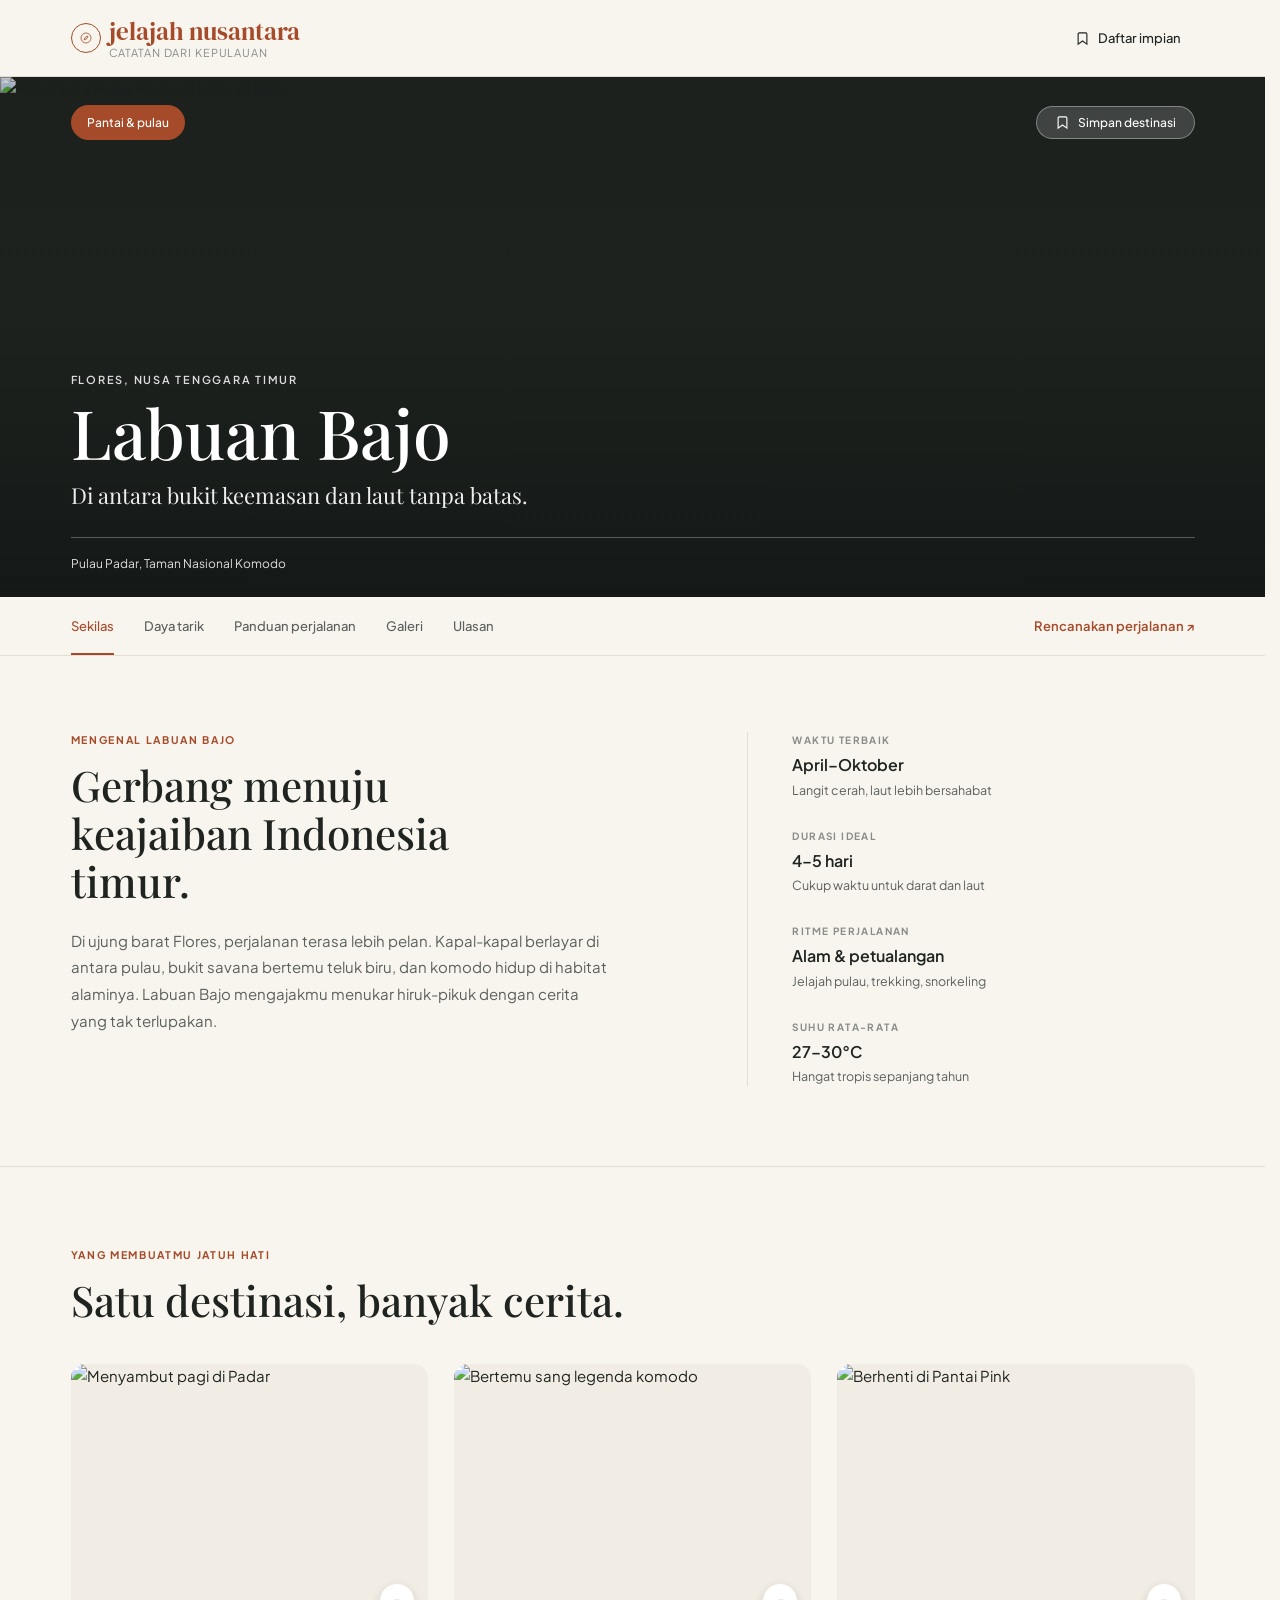
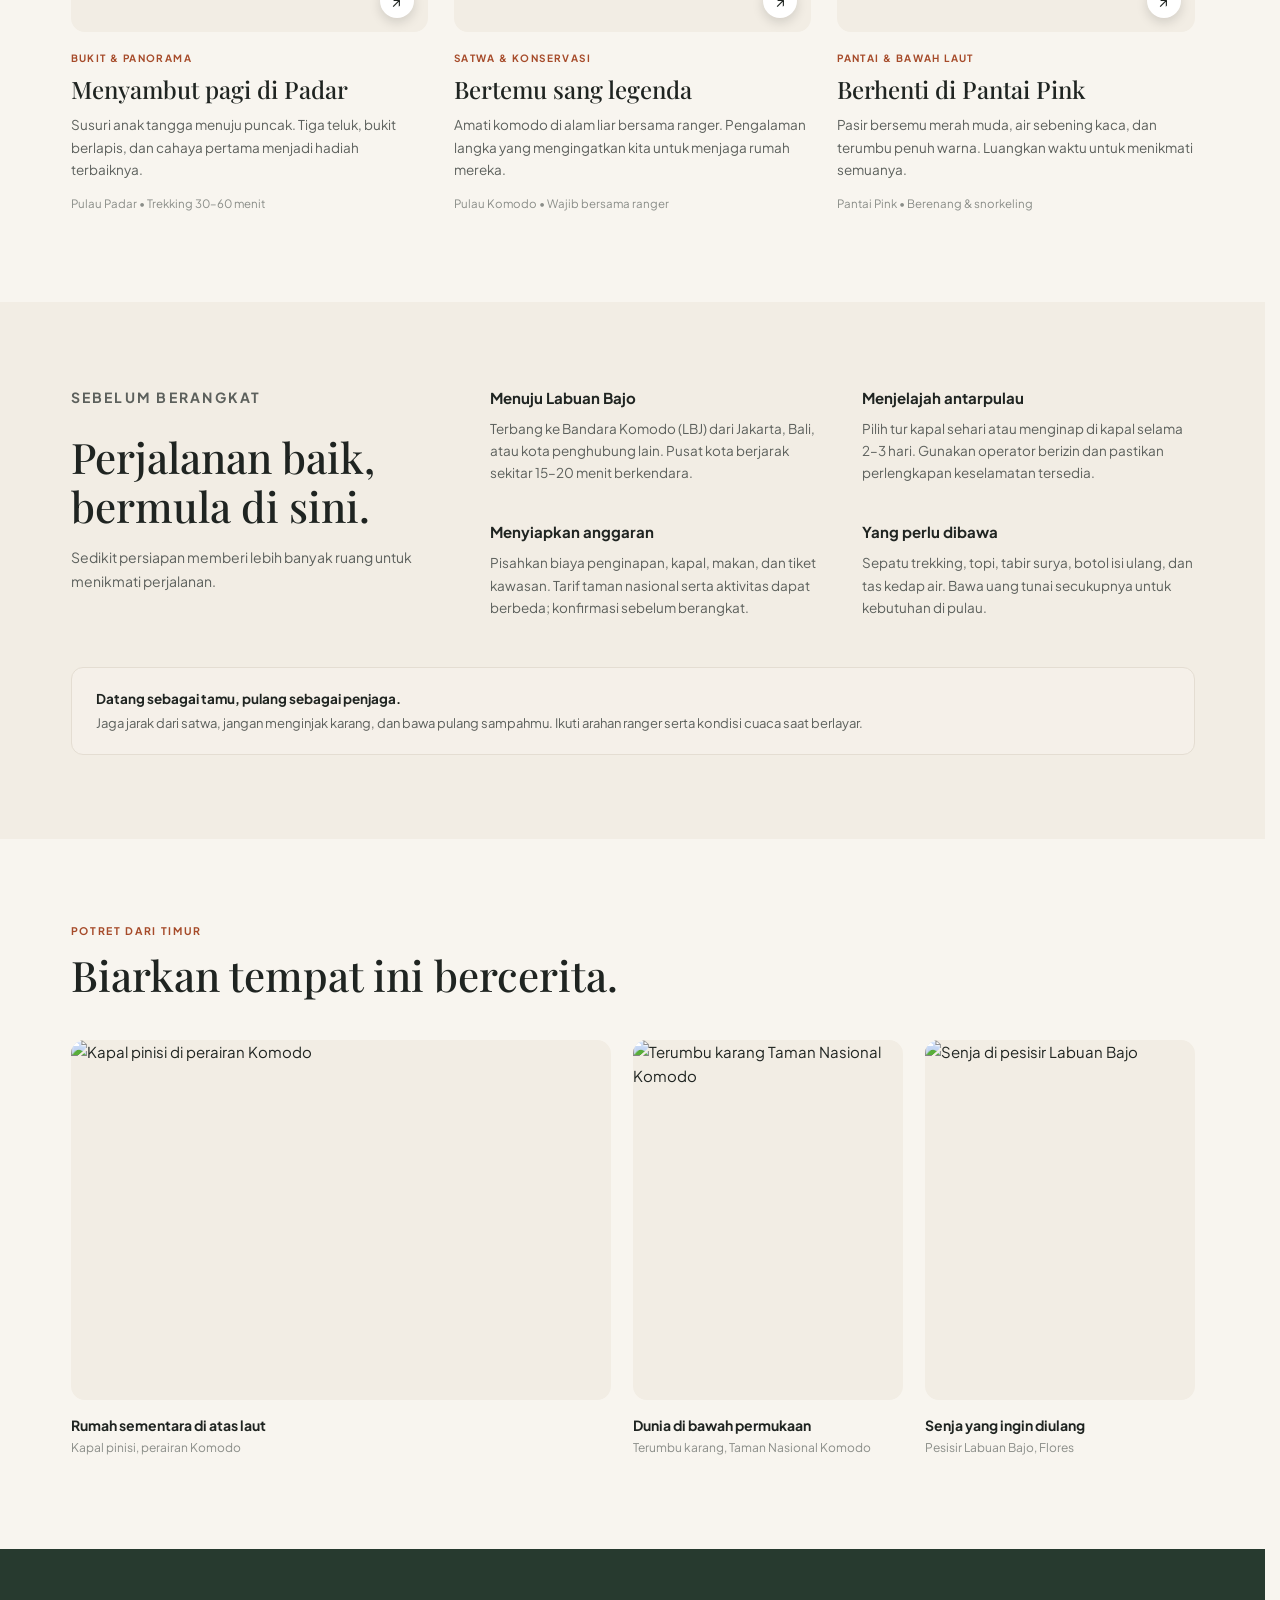
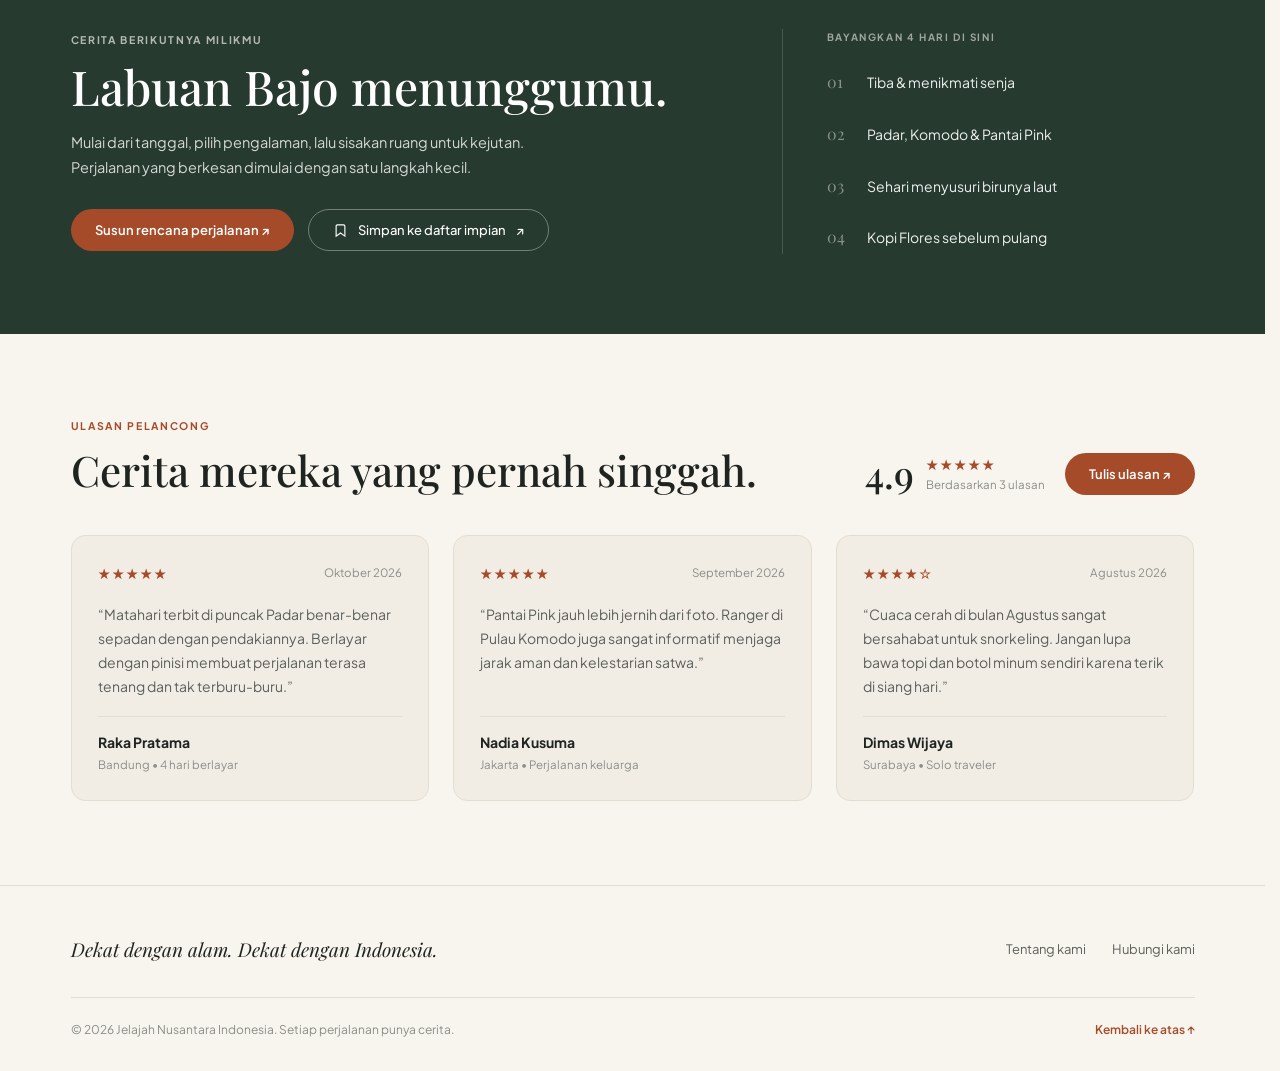
==== index.html @ 21ee7a91 "Add files via upload" ====
<!DOCTYPE html>
<html lang="id">
<head>
  <meta charset="UTF-8">
  <meta name="viewport" content="width=device-width, initial-scale=1.0">
  <title>Labuan Bajo — Jelajah Nusantara Indonesia</title>
  <link rel="preconnect" href="https://fonts.googleapis.com">
  <link rel="preconnect" href="https://fonts.gstatic.com" crossorigin>
  <link href="https://fonts.googleapis.com/css2?family=DM+Serif+Display&family=Playfair+Display:ital,wght@0,400;0,500;0,600;1,400&family=Plus+Jakarta+Sans:wght@400;500;600;700&display=swap" rel="stylesheet">
  <link rel="stylesheet" href="style.css">
</head>
<body id="top">
  <svg width="0" height="0" style="position:absolute" aria-hidden="true"><symbol id="i-bookmark" viewBox="0 0 24 24"><path d="M19 21l-7-5-7 5V5a2 2 0 0 1 2-2h10a2 2 0 0 1 2 2z"/></symbol></svg>

  <header class="site-header">
    <div class="container navbar">
      <a href="#top" class="brand js-scroll">
        <span class="brand-icon" aria-hidden="true">
          <svg width="16" height="16" viewBox="0 0 24 24" fill="none" stroke="currentColor" stroke-width="1.6">
            <circle cx="12" cy="12" r="10"/>
            <path d="M16 8l-2.5 5.5L8 16l2.5-5.5L16 8z"/>
          </svg>
        </span>
        <span class="brand-text">
          <span class="brand-title">jelajah nusantara</span>
          <span class="brand-sub">CATATAN DARI KEPULAUAN</span>
        </span>
      </a>

      <button type="button" class="nav-wishlist-btn" id="navWishlistBtn">
        <svg class="icon" aria-hidden="true"><use href="#i-bookmark"/></svg>
        <span>Daftar impian</span>
        <span class="wishlist-count is-empty" id="wishlistCount">0</span>
      </button>
    </div>
  </header>

  <section class="hero-section">
    <img src="images/hero-padar.jpg" alt="Panorama Pulau Padar di Labuan Bajo" class="hero-img">
    <div class="hero-overlay">
      <div class="container hero-inner">
        <div class="hero-top-row">
          <span class="hero-badge">
            Pantai &amp; pulau
          </span>

          <button type="button" class="hero-save-btn" id="heroSaveBtn">
            <svg class="icon" aria-hidden="true"><use href="#i-bookmark"/></svg>
            <span class="save-label">Simpan destinasi</span>
          </button>
        </div>

        <div class="hero-bottom-content">
          <p class="hero-eyebrow">FLORES, NUSA TENGGARA TIMUR</p>
          <h1 class="hero-title">Labuan Bajo</h1>
          <p class="hero-subtitle">Di antara bukit keemasan dan laut tanpa batas.</p>

          <div class="hero-meta-bar">
            <span class="hero-location">
              Pulau Padar, Taman Nasional Komodo
            </span>
          </div>
        </div>
      </div>
    </div>
  </section>

  <div class="subnav-wrapper">
    <div class="container subnav">
      <div class="subnav-tabs">
        <a href="#sekilas" class="subnav-link is-active js-scroll">Sekilas</a>
        <a href="#daya-tarik" class="subnav-link js-scroll">Daya tarik</a>
        <a href="#panduan" class="subnav-link js-scroll">Panduan perjalanan</a>
        <a href="#galeri" class="subnav-link js-scroll">Galeri</a>
        <a href="#ulasan" class="subnav-link js-scroll">Ulasan</a>
      </div>
      <button type="button" class="subnav-cta js-open-planner">
        Rencanakan perjalanan &#8599;
      </button>
    </div>
  </div>

  <section id="sekilas" class="sekilas-section">
    <div class="container sekilas-grid">
      <div class="sekilas-intro">
        <p class="eyebrow">MENGENAL LABUAN BAJO</p>
        <h2 class="section-heading">Gerbang menuju keajaiban Indonesia timur.</h2>
        <p class="sekilas-text">
          Di ujung barat Flores, perjalanan terasa lebih pelan. Kapal-kapal berlayar di antara pulau, bukit savana bertemu teluk biru, dan komodo hidup di habitat alaminya. Labuan Bajo mengajakmu menukar hiruk-pikuk dengan cerita yang tak terlupakan.
        </p>
      </div>

      <div class="sekilas-facts">
        <div class="fact-item">
          <div>
            <p class="fact-label">WAKTU TERBAIK</p>
            <p class="fact-value">April&ndash;Oktober</p>
            <p class="fact-note">Langit cerah, laut lebih bersahabat</p>
          </div>
        </div>

        <div class="fact-item">
          <div>
            <p class="fact-label">DURASI IDEAL</p>
            <p class="fact-value">4&ndash;5 hari</p>
            <p class="fact-note">Cukup waktu untuk darat dan laut</p>
          </div>
        </div>

        <div class="fact-item">
          <div>
            <p class="fact-label">RITME PERJALANAN</p>
            <p class="fact-value">Alam &amp; petualangan</p>
            <p class="fact-note">Jelajah pulau, trekking, snorkeling</p>
          </div>
        </div>
        <div class="fact-item">
          <div>
            <p class="fact-label">SUHU RATA-RATA</p>
            <p class="fact-value">27&ndash;30&deg;C</p>
            <p class="fact-note">Hangat tropis sepanjang tahun</p>
          </div>
        </div>
      </div>
    </div>
  </section>

  <section id="daya-tarik" class="daya-tarik-section">
    <div class="container">
      <div class="section-header-split">
        <div>
          <p class="eyebrow">YANG MEMBUATMU JATUH HATI</p>
          <h2 class="section-heading">Satu destinasi, banyak cerita.</h2>
        </div>
      </div>

      <div class="cards-grid">
        <article class="story-card" data-story="padar">
          <div class="story-card-media">
            <img src="images/padar.jpg" alt="Menyambut pagi di Padar">
            <span class="card-arrow-btn" aria-hidden="true">&#8599;</span>
          </div>
          <p class="card-eyebrow">BUKIT &amp; PANORAMA</p>
          <h3 class="card-title">Menyambut pagi di Padar</h3>
          <p class="card-desc">
            Susuri anak tangga menuju puncak. Tiga teluk, bukit berlapis, dan cahaya pertama menjadi hadiah terbaiknya.
          </p>
          <p class="card-meta">Pulau Padar &bull; Trekking 30&ndash;60 menit</p>
        </article>

        <article class="story-card" data-story="komodo">
          <div class="story-card-media">
            <img src="images/komodo.jpg" alt="Bertemu sang legenda komodo">
            <span class="card-arrow-btn" aria-hidden="true">&#8599;</span>
          </div>
          <p class="card-eyebrow">SATWA &amp; KONSERVASI</p>
          <h3 class="card-title">Bertemu sang legenda</h3>
          <p class="card-desc">
            Amati komodo di alam liar bersama ranger. Pengalaman langka yang mengingatkan kita untuk menjaga rumah mereka.
          </p>
          <p class="card-meta">Pulau Komodo &bull; Wajib bersama ranger</p>
        </article>

        <article class="story-card" data-story="pink">
          <div class="story-card-media">
            <img src="images/pantai-pink.jpg" alt="Berhenti di Pantai Pink">
            <span class="card-arrow-btn" aria-hidden="true">&#8599;</span>
          </div>
          <p class="card-eyebrow">PANTAI &amp; BAWAH LAUT</p>
          <h3 class="card-title">Berhenti di Pantai Pink</h3>
          <p class="card-desc">
            Pasir bersemu merah muda, air sebening kaca, dan terumbu penuh warna. Luangkan waktu untuk menikmati semuanya.
          </p>
          <p class="card-meta">Pantai Pink &bull; Berenang &amp; snorkeling</p>
        </article>
      </div>
    </div>
  </section>

  <section id="panduan" class="panduan-section">
    <div class="container">
      <div class="panduan-layout">
        <div class="panduan-intro">
          <p class="eyebrow">SEBELUM BERANGKAT</p>
          <h2 class="section-heading">Perjalanan baik, bermula di sini.</h2>
          <p>
            Sedikit persiapan memberi lebih banyak ruang untuk menikmati perjalanan.
          </p>
        </div>

        <div class="panduan-grid">
          <div class="guide-item">
            <h3 class="guide-item-title">Menuju Labuan Bajo</h3>
            <p class="guide-item-text">
              Terbang ke Bandara Komodo (LBJ) dari Jakarta, Bali, atau kota penghubung lain. Pusat kota berjarak sekitar 15&ndash;20 menit berkendara.
            </p>
          </div>

          <div class="guide-item">
            <h3 class="guide-item-title">Menjelajah antarpulau</h3>
            <p class="guide-item-text">
              Pilih tur kapal sehari atau menginap di kapal selama 2&ndash;3 hari. Gunakan operator berizin dan pastikan perlengkapan keselamatan tersedia.
            </p>
          </div>

          <div class="guide-item">
            <h3 class="guide-item-title">Menyiapkan anggaran</h3>
            <p class="guide-item-text">
              Pisahkan biaya penginapan, kapal, makan, dan tiket kawasan. Tarif taman nasional serta aktivitas dapat berbeda; konfirmasi sebelum berangkat.
            </p>
          </div>

          <div class="guide-item">
            <h3 class="guide-item-title">Yang perlu dibawa</h3>
            <p class="guide-item-text">
              Sepatu trekking, topi, tabir surya, botol isi ulang, dan tas kedap air. Bawa uang tunai secukupnya untuk kebutuhan di pulau.
            </p>
          </div>
        </div>
      </div>

      <div class="conservation-banner">
        <div>
          <p class="conservation-title">Datang sebagai tamu, pulang sebagai penjaga.</p>
          <p class="conservation-desc">
            Jaga jarak dari satwa, jangan menginjak karang, dan bawa pulang sampahmu. Ikuti arahan ranger serta kondisi cuaca saat berlayar.
          </p>
        </div>
      </div>
    </div>
  </section>

  <section id="galeri" class="galeri-section">
    <div class="container">
      <div class="section-header-split">
        <div>
          <p class="eyebrow">POTRET DARI TIMUR</p>
          <h2 class="section-heading">Biarkan tempat ini bercerita.</h2>
        </div>
      </div>

      <div class="galeri-grid">
        <figure class="gallery-item">
          <div class="gallery-photo-wrap">
            <img src="images/pinisi.jpg" alt="Kapal pinisi di perairan Komodo">
          </div>
          <figcaption>
            <p class="gallery-caption-title">Rumah sementara di atas laut</p>
            <p class="gallery-caption-sub">Kapal pinisi, perairan Komodo</p>
          </figcaption>
        </figure>

        <figure class="gallery-item">
          <div class="gallery-photo-wrap">
            <img src="images/terumbu-karang.jpg" alt="Terumbu karang Taman Nasional Komodo">
          </div>
          <figcaption>
            <p class="gallery-caption-title">Dunia di bawah permukaan</p>
            <p class="gallery-caption-sub">Terumbu karang, Taman Nasional Komodo</p>
          </figcaption>
        </figure>

        <figure class="gallery-item">
          <div class="gallery-photo-wrap">
            <img src="images/senja-labuan-bajo.jpg" alt="Senja di pesisir Labuan Bajo">
          </div>
          <figcaption>
            <p class="gallery-caption-title">Senja yang ingin diulang</p>
            <p class="gallery-caption-sub">Pesisir Labuan Bajo, Flores</p>
          </figcaption>
        </figure>
      </div>
    </div>
  </section>

  <section class="cta-band">
    <div class="container cta-grid">
      <div>
        <p class="cta-eyebrow">CERITA BERIKUTNYA MILIKMU</p>
        <h2 class="cta-heading">Labuan Bajo menunggumu.</h2>
        <p class="cta-desc">
          Mulai dari tanggal, pilih pengalaman, lalu sisakan ruang untuk kejutan. Perjalanan yang berkesan dimulai dengan satu langkah kecil.
        </p>
        <div class="cta-actions">
          <button type="button" class="btn-terracotta js-open-planner">
            Susun rencana perjalanan &#8599;
          </button>
          <button type="button" class="btn-outline-light" id="ctaSaveBtn">
            <svg class="icon" aria-hidden="true"><use href="#i-bookmark"/></svg>
            <span class="save-label">Simpan ke daftar impian</span> &#8599;
          </button>
        </div>
      </div>

      <div class="itinerary-preview">
        <p class="itinerary-preview-label">BAYANGKAN 4 HARI DI SINI</p>
        <ol class="day-list">
          <li><span class="day-num">01</span><span>Tiba &amp; menikmati senja</span></li>
          <li><span class="day-num">02</span><span>Padar, Komodo &amp; Pantai Pink</span></li>
          <li><span class="day-num">03</span><span>Sehari menyusuri birunya laut</span></li>
          <li><span class="day-num">04</span><span>Kopi Flores sebelum pulang</span></li>
        </ol>
      </div>
    </div>
  </section>

  <section id="ulasan" class="review-section">
    <div class="container">
      <div class="section-header-split">
        <div>
          <p class="eyebrow">ULASAN PELANCONG</p>
          <h2 class="section-heading">Cerita mereka yang pernah singgah.</h2>
        </div>
        <div class="review-summary-bar">
          <div class="review-score-box">
            <span class="review-score-num" id="avgRating">4.9</span>
            <div>
              <p class="review-stars" aria-label="4.9 dari 5 bintang">&#9733;&#9733;&#9733;&#9733;&#9733;</p>
              <p class="card-meta" id="reviewCountText">Berdasarkan 3 ulasan</p>
            </div>
          </div>
          <button type="button" class="btn-terracotta" id="openReviewModalBtn">Tulis ulasan &#8599;</button>
        </div>
      </div>

      <div class="review-grid" id="reviewGrid">
        <article class="review-card">
          <div class="review-card-top">
            <span class="review-stars">&#9733;&#9733;&#9733;&#9733;&#9733;</span>
            <span class="card-meta">Oktober 2026</span>
          </div>
          <p class="review-quote">
            &ldquo;Matahari terbit di puncak Padar benar-benar sepadan dengan pendakiannya. Berlayar dengan pinisi membuat perjalanan terasa tenang dan tak terburu-buru.&rdquo;
          </p>
          <div class="review-author">
            <strong>Raka Pratama</strong>
            <span class="card-meta">Bandung &bull; 4 hari berlayar</span>
          </div>
        </article>

        <article class="review-card">
          <div class="review-card-top">
            <span class="review-stars">&#9733;&#9733;&#9733;&#9733;&#9733;</span>
            <span class="card-meta">September 2026</span>
          </div>
          <p class="review-quote">
            &ldquo;Pantai Pink jauh lebih jernih dari foto. Ranger di Pulau Komodo juga sangat informatif menjaga jarak aman dan kelestarian satwa.&rdquo;
          </p>
          <div class="review-author">
            <strong>Nadia Kusuma</strong>
            <span class="card-meta">Jakarta &bull; Perjalanan keluarga</span>
          </div>
        </article>

        <article class="review-card">
          <div class="review-card-top">
            <span class="review-stars">&#9733;&#9733;&#9733;&#9733;&#9734;</span>
            <span class="card-meta">Agustus 2026</span>
          </div>
          <p class="review-quote">
            &ldquo;Cuaca cerah di bulan Agustus sangat bersahabat untuk snorkeling. Jangan lupa bawa topi dan botol minum sendiri karena terik di siang hari.&rdquo;
          </p>
          <div class="review-author">
            <strong>Dimas Wijaya</strong>
            <span class="card-meta">Surabaya &bull; Solo traveler</span>
          </div>
        </article>
      </div>
    </div>
  </section>

  <footer class="site-footer">
    <div class="container">
      <div class="footer-top">
        <p class="footer-tagline">Dekat dengan alam. Dekat dengan Indonesia.</p>

        <div class="footer-links">
          <button type="button" class="js-open-info" data-title="Tentang Jelajah Nusantara" data-text="Jelajah Nusantara Indonesia menyajikan panduan perjalanan terkurasi untuk mengenal keindahan alam, budaya, dan konservasi di seluruh kepulauan Indonesia.">Tentang kami</button>
          <button type="button" class="js-open-info" data-title="Hubungi Kami" data-text="Punya pertanyaan seputar rute, operator kapal berizin, atau rekomendasi destinasi? Hubungi tim editorial kami melalui halo@jelajahnusantara.id.">Hubungi kami</button>
        </div>
      </div>

      <div class="footer-bottom">
        <p>&copy; 2026 Jelajah Nusantara Indonesia. Setiap perjalanan punya cerita.</p>
        <a href="#top" class="back-to-top js-scroll">Kembali ke atas &uarr;</a>
      </div>
    </div>
  </footer>

  <div class="modal-backdrop" id="storyModal" role="dialog" aria-modal="true" aria-labelledby="storyModalTitle">
    <div class="modal-box">
      <button type="button" class="modal-close" aria-label="Tutup">&times;</button>
      <img src="" alt="" class="modal-img" id="storyModalImg">
      <p class="eyebrow" id="storyModalEyebrow"></p>
      <h3 class="modal-title" id="storyModalTitle"></h3>
      <p class="modal-body-text" id="storyModalDesc"></p>
      <p class="card-meta" id="storyModalMeta"></p>
    </div>
  </div>

  <div class="modal-backdrop" id="plannerModal" role="dialog" aria-modal="true" aria-labelledby="plannerTitle">
    <div class="modal-box">
      <button type="button" class="modal-close" aria-label="Tutup">&times;</button>
      <p class="eyebrow">PERENCANAAN SINGKAT</p>
      <h3 class="modal-title" id="plannerTitle">Susun Rencana ke Labuan Bajo</h3>
      <form class="planner-form" id="plannerForm">
        <div class="form-row">
          <div class="form-group">
            <label for="planDate">Perkiraan Tanggal</label>
            <input type="date" id="planDate">
          </div>
          <div class="form-group">
            <label for="planDays">Durasi Perjalanan</label>
            <select id="planDays">
              <option value="3 Hari 2 Malam">3 Hari 2 Malam</option>
              <option value="4 Hari 3 Malam" selected>4 Hari 3 Malam (Ideal)</option>
              <option value="5 Hari 4 Malam">5 Hari 4 Malam</option>
            </select>
          </div>
        </div>
        <div class="form-group">
          <label for="planFocus">Pengalaman Utama</label>
          <select id="planFocus">
            <option value="Sailing Pinisi + Padar & Komodo">Sailing Pinisi + Padar &amp; Komodo</option>
            <option value="Snorkeling & Pantai Pink">Snorkeling &amp; Pantai Pink</option>
            <option value="Eksplorasi Santai & Kopi Flores">Eksplorasi Santai &amp; Kopi Flores</option>
          </select>
        </div>
        <button type="submit" class="btn-terracotta" style="justify-content:center;">
          Buat Ringkasan Rencana
        </button>
      </form>
      <div class="planner-result" id="plannerResult"></div>
    </div>
  </div>

  <div class="modal-backdrop" id="wishlistModal" role="dialog" aria-modal="true" aria-labelledby="wishlistTitle">
    <div class="modal-box">
      <button type="button" class="modal-close" aria-label="Tutup">&times;</button>
      <p class="eyebrow">KOLEKSI PRIBADI</p>
      <h3 class="modal-title" id="wishlistTitle">Daftar Impian</h3>
      <div id="wishlistModalBody"></div>
    </div>
  </div>

  <div class="modal-backdrop" id="infoModal" role="dialog" aria-modal="true" aria-labelledby="infoModalTitle">
    <div class="modal-box">
      <button type="button" class="modal-close" aria-label="Tutup">&times;</button>
      <p class="eyebrow">JELAJAH NUSANTARA</p>
      <h3 class="modal-title" id="infoModalTitle"></h3>
      <p class="modal-body-text" id="infoModalText"></p>
    </div>
  </div>

  <div class="modal-backdrop" id="reviewModal" role="dialog" aria-modal="true" aria-labelledby="reviewTitle">
    <div class="modal-box">
      <button type="button" class="modal-close" aria-label="Tutup">&times;</button>
      <p class="eyebrow">BAGIKAN PENGALAMANMU</p>
      <h3 class="modal-title" id="reviewTitle">Tulis Ulasan Labuan Bajo</h3>
      <form class="planner-form" id="reviewForm">
        <div class="form-row">
          <div class="form-group">
            <label for="revName">Nama Lengkap</label>
            <input type="text" id="revName" placeholder="Contoh: Sinta Dewi" required>
          </div>
          <div class="form-group">
            <label for="revOrigin">Asal Kota / Tipe Trip</label>
            <input type="text" id="revOrigin" placeholder="Contoh: Yogyakarta • 4 hari" required>
          </div>
        </div>
        <div class="form-group">
          <label for="revRating">Penilaian</label>
          <select id="revRating">
            <option value="5">5 Bintang — Luar biasa</option>
            <option value="4">4 Bintang — Sangat berkesan</option>
            <option value="3">3 Bintang — Cukup baik</option>
          </select>
        </div>
        <div class="form-group">
          <label for="revText">Cerita Singkat</label>
          <textarea id="revText" rows="3" placeholder="Bagikan momen terbaikmu selama di Labuan Bajo..." required></textarea>
        </div>
        <button type="submit" class="btn-terracotta" style="justify-content:center;">Kirim Ulasan</button>
      </form>
    </div>
  </div>

  <div class="toast-msg" id="toastMsg" role="status" aria-live="polite"></div>

  <script src="https://code.jquery.com/jquery-4.0.0.min.js"></script>
  <script src="script.js"></script>
</body>
</html>
---- style.css ----
:root {
  --bg-cream: #f8f5ef;
  --bg-sand: #f2ede4;
  --bg-forest: #273a2f;
  --terracotta: #a64b2a;
  --terracotta-hover: #8b3d21;
  --text-main: #1f2421;
  --text-muted: #5c605c;
  --text-light: #8a8d88;
  --border-soft: #e4ddd2;
  --white: #ffffff;
  --font-serif: 'Playfair Display', Georgia, serif;
  --font-sans: 'Plus Jakarta Sans', -apple-system, BlinkMacSystemFont, 'Segoe UI', sans-serif;
  --container-max: 1180px;
  --transition: 0.25s cubic-bezier(0.22, 1, 0.36, 1);
}

*,
*::before,
*::after {
  box-sizing: border-box;
  margin: 0;
  padding: 0;
}

html {
  scroll-behavior: smooth;
  scroll-padding-top: 64px; /* kompensasi subnav sticky saat lompat ke anchor */
  scrollbar-gutter: stable; /* cegah halaman bergeser saat scroll dikunci */
}

body {
  font-family: var(--font-sans);
  background-color: var(--bg-cream);
  color: var(--text-main);
  line-height: 1.6;
  font-size: 15px;
  -webkit-font-smoothing: antialiased;
  overflow-x: hidden;
}

/* kunci scroll halaman saat ada modal terbuka */
body:has(.modal-backdrop.is-open) {
  overflow: hidden;
}

a {
  color: inherit;
  text-decoration: none;
}

button {
  font-family: inherit;
  cursor: pointer;
  border: none;
  background: none;
}

img {
  display: block;
  max-width: 100%;
}

.icon {
  width: 15px;
  height: 15px;
  flex-shrink: 0;
  fill: none;
  stroke: currentColor;
  stroke-width: 1.8;
}

.is-saved .icon {
  fill: currentColor;
}

.container {
  width: 100%;
  max-width: var(--container-max);
  margin: 0 auto;
  padding: 0 28px;
}

.site-header {
  background-color: var(--bg-cream);
  border-bottom: 1px solid var(--border-soft);
}

.navbar {
  display: flex;
  align-items: center;
  justify-content: space-between;
  height: 76px;
  gap: 20px;
}

.brand {
  display: inline-flex;
  align-items: center;
  gap: 8px;
}

/* Lingkaran dengan ikon kompas */
.brand-icon {
  width: 30px;
  height: 30px;
  border: 1px solid var(--terracotta);
  border-radius: 50%;
  display: grid;
  place-items: center;
  color: var(--terracotta);
  flex-shrink: 0;
}

.brand-icon svg {
  width: 12px;
  height: 12px;
}

.brand-text {
  display: flex;
  flex-direction: column;
  line-height: 1;
}

.brand-title {
  font-family: 'DM Serif Display', Georgia, serif;
  font-size: 25px;
  font-weight: 400;
  color: var(--terracotta);
}

.brand-sub {
  font-size: 11px;
  font-weight: 400;
  letter-spacing: 0.08em;
  color: var(--text-light);
  margin-top: 3px;
}

.nav-wishlist-btn {
  display: inline-flex;
  align-items: center;
  gap: 8px;
  font-size: 13px;
  font-weight: 500;
  color: var(--text-main);
  padding: 8px 14px;
  border-radius: 999px;
  transition: background-color var(--transition), color var(--transition);
}

.nav-wishlist-btn:hover {
  background-color: var(--bg-sand);
}

.wishlist-count {
  display: inline-flex;
  align-items: center;
  justify-content: center;
  min-width: 18px;
  height: 18px;
  padding: 0 5px;
  border-radius: 999px;
  background-color: var(--terracotta);
  color: var(--white);
  font-size: 10px;
  font-weight: 700;
}

.wishlist-count.is-empty {
  display: none;
}

.hero-section {
  position: relative;
  width: 100%;
  height: 520px;
  overflow: hidden;
  background-color: #1f2421;
}

.hero-img {
  width: 100%;
  height: 100%;
  object-fit: cover;
  object-position: center;
}

.hero-overlay {
  position: absolute;
  inset: 0;
  background: linear-gradient(
    to bottom,
    rgba(16, 20, 18, 0.22) 0%,
    rgba(16, 20, 18, 0.14) 45%,
    rgba(16, 20, 18, 0.72) 100%
  );
  display: flex;
  flex-direction: column;
  justify-content: space-between;
  padding: 28px 0 24px;
}

.hero-inner {
  height: 100%;
  display: flex;
  flex-direction: column;
  justify-content: space-between;
}

.hero-top-row {
  display: flex;
  align-items: center;
  justify-content: space-between;
  gap: 16px;
}

.hero-badge {
  display: inline-flex;
  align-items: center;
  gap: 8px;
  padding: 8px 16px;
  border-radius: 999px;
  background-color: var(--terracotta);
  color: var(--white);
  font-size: 12px;
  font-weight: 500;
}

.hero-save-btn {
  display: inline-flex;
  align-items: center;
  gap: 8px;
  padding: 8px 18px;
  border-radius: 999px;
  background: rgba(255, 255, 255, 0.16);
  backdrop-filter: blur(8px);
  -webkit-backdrop-filter: blur(8px);
  border: 1px solid rgba(255, 255, 255, 0.35);
  color: var(--white);
  font-size: 12px;
  font-weight: 500;
  transition: background-color var(--transition), transform var(--transition);
}

.hero-save-btn:hover {
  background: rgba(255, 255, 255, 0.28);
}

.hero-save-btn.is-saved {
  background-color: var(--terracotta);
  border-color: var(--terracotta);
}

.hero-bottom-content {
  color: var(--white);
}

.hero-eyebrow {
  font-size: 11px;
  font-weight: 600;
  letter-spacing: 0.16em;
  text-transform: uppercase;
  color: rgba(255, 255, 255, 0.85);
  margin-bottom: 8px;
}

.hero-title {
  font-family: var(--font-serif);
  font-size: clamp(44px, 6vw, 68px);
  font-weight: 500;
  line-height: 1.05;
  margin-bottom: 10px;
}

.hero-subtitle {
  font-family: var(--font-serif);
  font-size: clamp(18px, 2.2vw, 22px);
  font-weight: 400;
  color: rgba(255, 255, 255, 0.92);
  margin-bottom: 24px;
}

.hero-meta-bar {
  display: flex;
  align-items: center;
  justify-content: space-between;
  gap: 16px;
  padding-top: 16px;
  border-top: 1px solid rgba(255, 255, 255, 0.28);
  font-size: 12px;
  color: rgba(255, 255, 255, 0.86);
}

.hero-location {
  display: inline-flex;
  align-items: center;
  gap: 8px;
}

.subnav-wrapper {
  position: sticky;
  top: 0;
  z-index: 40;
  background-color: var(--bg-cream);
  border-bottom: 1px solid var(--border-soft);
}

.subnav {
  display: flex;
  align-items: center;
  justify-content: space-between;
  gap: 20px;
  height: 58px;
}

.subnav-tabs {
  display: flex;
  align-items: center;
  gap: 30px;
  height: 100%;
  overflow-x: auto;
  scrollbar-width: none;
}

.subnav-tabs::-webkit-scrollbar {
  display: none;
}

.subnav-link {
  position: relative;
  display: inline-flex;
  align-items: center;
  height: 100%;
  font-size: 13px;
  font-weight: 500;
  color: var(--text-muted);
  white-space: nowrap;
  transition: color var(--transition);
}

.subnav-link:hover,
.subnav-link.is-active {
  color: var(--terracotta);
}

.subnav-link.is-active::after {
  content: '';
  position: absolute;
  left: 0;
  right: 0;
  bottom: 0;
  height: 2px;
  background-color: var(--terracotta);
}

.subnav-cta {
  display: inline-flex;
  align-items: center;
  gap: 6px;
  font-size: 13px;
  font-weight: 600;
  color: var(--terracotta);
  white-space: nowrap;
  transition: opacity var(--transition);
}

.subnav-cta:hover {
  opacity: 0.78;
}

.eyebrow {
  font-size: 10.5px;
  font-weight: 700;
  letter-spacing: 0.16em;
  text-transform: uppercase;
  color: var(--terracotta);
  margin-bottom: 12px;
}

.section-heading {
  font-family: var(--font-serif);
  font-size: clamp(30px, 3.6vw, 42px);
  font-weight: 500;
  line-height: 1.15;
  color: var(--text-main);
}

.sekilas-section {
  padding: 76px 0 80px;
  border-bottom: 1px solid var(--border-soft);
}

.sekilas-grid {
  display: grid;
  grid-template-columns: 1.25fr 0.9fr;
  gap: 56px;
  align-items: start;
}

.sekilas-intro .section-heading {
  margin-bottom: 22px;
  max-width: 480px;
}

.sekilas-text {
  font-size: 15px;
  line-height: 1.78;
  color: var(--text-muted);
  max-width: 540px;
}

.sekilas-facts {
  border-left: 1px solid var(--border-soft);
  padding-left: 44px;
  display: flex;
  flex-direction: column;
  gap: 28px;
}

.fact-label {
  font-size: 10px;
  font-weight: 700;
  letter-spacing: 0.14em;
  text-transform: uppercase;
  color: var(--text-light);
  margin-bottom: 4px;
}

.fact-value {
  font-size: 16px;
  font-weight: 600;
  color: var(--text-main);
  margin-bottom: 2px;
}

.fact-note {
  font-size: 12.5px;
  color: var(--text-muted);
}

.daya-tarik-section {
  padding: 80px 0 88px;
}

.section-header-split {
  display: flex;
  align-items: flex-end;
  justify-content: space-between;
  gap: 24px;
  margin-bottom: 40px;
}

.cards-grid {
  display: grid;
  grid-template-columns: repeat(3, 1fr);
  gap: 26px;
}

.story-card {
  cursor: pointer;
  display: flex;
  flex-direction: column;
}

.story-card-media {
  position: relative;
  border-radius: 14px;
  overflow: hidden;
  aspect-ratio: 4 / 3;
  margin-bottom: 18px;
  background-color: var(--bg-sand);
}

.story-card-media img {
  width: 100%;
  height: 100%;
  object-fit: cover;
  transition: transform 0.5s cubic-bezier(0.22, 1, 0.36, 1);
}

.story-card:hover .story-card-media img {
  transform: scale(1.04);
}

.card-arrow-btn {
  position: absolute;
  right: 14px;
  bottom: 14px;
  width: 34px;
  height: 34px;
  border-radius: 50%;
  background-color: var(--white);
  color: var(--text-main);
  display: flex;
  align-items: center;
  justify-content: center;
  box-shadow: 0 4px 12px rgba(0, 0, 0, 0.14);
  transition: transform var(--transition), background-color var(--transition), color var(--transition);
}

.story-card:hover .card-arrow-btn {
  background-color: var(--terracotta);
  color: var(--white);
  transform: translate(2px, -2px);
}

.card-eyebrow {
  font-size: 10px;
  font-weight: 700;
  letter-spacing: 0.14em;
  text-transform: uppercase;
  color: var(--terracotta);
  margin-bottom: 8px;
}

.card-title {
  font-family: var(--font-serif);
  font-size: 24px;
  font-weight: 500;
  line-height: 1.25;
  color: var(--text-main);
  margin-bottom: 10px;
}

.card-desc {
  font-size: 13.5px;
  line-height: 1.65;
  color: var(--text-muted);
  margin-bottom: 14px;
  flex: 1;
}

.card-meta {
  font-size: 11.5px;
  color: var(--text-light);
}

.panduan-section {
  background-color: var(--bg-sand);
  padding: 84px 0;
}

.panduan-layout {
  display: grid;
  grid-template-columns: 0.85fr 1.65fr;
  gap: 56px;
  align-items: start;
  margin-bottom: 48px;
}

.panduan-intro .section-heading {
  margin-bottom: 16px;
}

.panduan-intro p {
  font-size: 14px;
  line-height: 1.7;
  color: var(--text-muted);
  margin-bottom: 24px;
}

.panduan-grid {
  display: grid;
  grid-template-columns: repeat(2, 1fr);
  gap: 36px 40px;
}

.guide-item-title {
  font-size: 15px;
  font-weight: 700;
  color: var(--text-main);
  margin-bottom: 8px;
}

.guide-item-text {
  font-size: 13.5px;
  line-height: 1.65;
  color: var(--text-muted);
}

.conservation-banner {
  padding: 20px 24px;
  border-radius: 12px;
  border: 1px solid var(--border-soft);
  background-color: rgba(248, 245, 239, 0.55);
}

.conservation-title {
  font-size: 13.5px;
  font-weight: 700;
  color: var(--text-main);
  margin-bottom: 3px;
}

.conservation-desc {
  font-size: 13px;
  color: var(--text-muted);
}

.galeri-section {
  padding: 84px 0 92px;
}

.galeri-grid {
  display: grid;
  grid-template-columns: 2fr 1fr 1fr;
  gap: 22px;
}

.gallery-photo-wrap {
  border-radius: 14px;
  overflow: hidden;
  height: 360px;
  margin-bottom: 14px;
  background-color: var(--bg-sand);
}

.gallery-photo-wrap img {
  width: 100%;
  height: 100%;
  object-fit: cover;
  transition: transform 0.5s cubic-bezier(0.22, 1, 0.36, 1);
}

.gallery-item:hover .gallery-photo-wrap img {
  transform: scale(1.04);
}

.gallery-caption-title {
  font-size: 14px;
  font-weight: 700;
  color: var(--text-main);
  margin-bottom: 2px;
}

.gallery-caption-sub {
  font-size: 12px;
  color: var(--text-light);
}

.review-section {
  padding: 84px 0;
  background-color: var(--bg-cream);
  border-bottom: 1px solid var(--border-soft);
}

.review-summary-bar {
  display: flex;
  align-items: center;
  gap: 20px;
  flex-wrap: wrap;
}

.review-score-box {
  display: flex;
  align-items: center;
  gap: 12px;
}

.review-score-num {
  font-family: var(--font-serif);
  font-size: 38px;
  font-weight: 500;
  line-height: 1;
  color: var(--text-main);
}

.review-stars {
  color: var(--terracotta);
  font-size: 14px;
  letter-spacing: 2px;
}

.review-grid {
  display: grid;
  grid-template-columns: repeat(3, 1fr);
  gap: 24px;
}

.review-card {
  background-color: var(--bg-sand);
  border: 1px solid var(--border-soft);
  border-radius: 14px;
  padding: 26px;
  display: flex;
  flex-direction: column;
  justify-content: space-between;
  gap: 18px;
}

.review-card-top {
  display: flex;
  align-items: center;
  justify-content: space-between;
  gap: 10px;
}

.review-quote {
  font-size: 14px;
  line-height: 1.72;
  color: var(--text-muted);
  flex: 1;
}

.review-author {
  display: flex;
  flex-direction: column;
  gap: 2px;
  padding-top: 14px;
  border-top: 1px solid var(--border-soft);
}

.review-author strong {
  font-size: 14px;
  color: var(--text-main);
}

.cta-band {
  background-color: var(--bg-forest);
  color: var(--white);
  padding: 80px 0;
}

.cta-grid {
  display: grid;
  grid-template-columns: 1.35fr 0.85fr;
  gap: 56px;
  align-items: center;
}

.cta-eyebrow {
  font-size: 10.5px;
  font-weight: 700;
  letter-spacing: 0.16em;
  text-transform: uppercase;
  color: rgba(255, 255, 255, 0.65);
  margin-bottom: 12px;
}

.cta-heading {
  font-family: var(--font-serif);
  font-size: clamp(32px, 4vw, 48px);
  font-weight: 500;
  line-height: 1.12;
  margin-bottom: 16px;
}

.cta-desc {
  font-size: 14.5px;
  line-height: 1.7;
  color: rgba(255, 255, 255, 0.8);
  max-width: 480px;
  margin-bottom: 30px;
}

.cta-actions {
  display: flex;
  align-items: center;
  gap: 14px;
  flex-wrap: wrap;
}

.btn-terracotta {
  display: inline-flex;
  align-items: center;
  gap: 10px;
  padding: 13px 24px;
  border-radius: 999px;
  background-color: var(--terracotta);
  color: var(--white);
  font-size: 13px;
  font-weight: 600;
  transition: background-color var(--transition), transform var(--transition);
}

.btn-terracotta:hover {
  background-color: var(--terracotta-hover);
  transform: translateY(-1px);
}

.btn-outline-light {
  display: inline-flex;
  align-items: center;
  gap: 10px;
  padding: 12px 24px;
  border-radius: 999px;
  border: 1px solid rgba(255, 255, 255, 0.35);
  color: var(--white);
  font-size: 13px;
  font-weight: 500;
  transition: background-color var(--transition), border-color var(--transition);
}

.btn-outline-light:hover,
.btn-outline-light.is-saved {
  background-color: rgba(255, 255, 255, 0.14);
  border-color: rgba(255, 255, 255, 0.65);
}

.itinerary-preview {
  border-left: 1px solid rgba(255, 255, 255, 0.16);
  padding-left: 44px;
}

.itinerary-preview-label {
  font-size: 10px;
  font-weight: 700;
  letter-spacing: 0.16em;
  text-transform: uppercase;
  color: rgba(255, 255, 255, 0.55);
  margin-bottom: 20px;
}

.day-list {
  list-style: none;
  display: flex;
  flex-direction: column;
  gap: 18px;
}

.day-list li {
  display: flex;
  align-items: baseline;
  gap: 18px;
  font-size: 14px;
  color: rgba(255, 255, 255, 0.92);
  cursor: pointer;
  padding: 4px 0;
  transition: transform var(--transition), color var(--transition);
}

.day-list li:hover {
  transform: translateX(4px);
  color: #ffffff;
}

.day-num {
  font-family: var(--font-serif);
  font-size: 16px;
  color: rgba(255, 255, 255, 0.45);
  min-width: 22px;
}

.site-footer {
  background-color: var(--bg-cream);
  padding: 48px 0 32px;
}

.footer-top {
  display: flex;
  align-items: center;
  justify-content: space-between;
  gap: 24px;
  padding-bottom: 32px;
  border-bottom: 1px solid var(--border-soft);
  flex-wrap: wrap;
}

.footer-tagline {
  font-family: var(--font-serif);
  font-style: italic;
  font-size: 19px;
  color: var(--text-main);
}

.footer-links {
  display: flex;
  align-items: center;
  gap: 26px;
  font-size: 13px;
  color: var(--text-muted);
}

.footer-links a,
.footer-links button {
  font-size: inherit;
  color: inherit;
  transition: color var(--transition);
}

.footer-links a:hover,
.footer-links button:hover {
  color: var(--terracotta);
}

.footer-bottom {
  display: flex;
  align-items: center;
  justify-content: space-between;
  gap: 16px;
  padding-top: 22px;
  font-size: 12px;
  color: var(--text-light);
  flex-wrap: wrap;
}

.back-to-top {
  display: inline-flex;
  align-items: center;
  gap: 6px;
  color: var(--terracotta);
  font-weight: 600;
  font-size: 12px;
}

.back-to-top:hover {
  opacity: 0.78;
}

.modal-backdrop {
  position: fixed;
  inset: 0;
  background-color: rgba(20, 24, 21, 0.65);
  backdrop-filter: blur(4px);
  z-index: 100;
  display: none;
  align-items: center;
  justify-content: center;
  padding: 20px;
}

.modal-backdrop.is-open {
  display: flex;
}

.modal-box {
  background-color: var(--bg-cream);
  color: var(--text-main);
  width: 100%;
  max-width: 560px;
  max-height: 90vh;
  overflow-y: auto;
  border-radius: 16px;
  padding: 28px;
  position: relative;
  box-shadow: 0 24px 48px rgba(0, 0, 0, 0.24);
}

.modal-close {
  position: absolute;
  top: 18px;
  right: 18px;
  width: 34px;
  height: 34px;
  border-radius: 50%;
  background-color: var(--bg-sand);
  color: var(--text-main);
  display: flex;
  align-items: center;
  justify-content: center;
  font-size: 18px;
}

.modal-close:hover {
  background-color: var(--border-soft);
}

.modal-img {
  width: 100%;
  max-height: 420px;
  object-fit: cover;
  border-radius: 12px;
  margin-bottom: 18px;
}

.modal-title {
  font-family: var(--font-serif);
  font-size: 28px;
  font-weight: 500;
  margin-bottom: 10px;
}

.modal-body-text {
  font-size: 14.5px;
  line-height: 1.7;
  color: var(--text-muted);
  margin-bottom: 18px;
}

.planner-form {
  display: flex;
  flex-direction: column;
  gap: 16px;
  margin-top: 16px;
}

.form-row {
  display: grid;
  grid-template-columns: 1fr 1fr;
  gap: 14px;
}

.form-group label {
  display: block;
  font-size: 12px;
  font-weight: 600;
  color: var(--text-main);
  margin-bottom: 6px;
}

.form-group input,
.form-group select,
.form-group textarea {
  width: 100%;
  padding: 10px 12px;
  border-radius: 8px;
  border: 1px solid var(--border-soft);
  background-color: var(--white);
  font-family: inherit;
  font-size: 14px;
  color: var(--text-main);
}

.planner-result {
  margin-top: 18px;
  padding: 16px;
  border-radius: 12px;
  background-color: var(--bg-sand);
  border: 1px solid var(--border-soft);
  font-size: 13.5px;
  display: none;
}

.planner-result.is-visible {
  display: block;
}

.lightbox-btn {
  padding: 8px 16px;
  border-radius: 999px;
  background-color: var(--bg-sand);
  font-size: 13px;
  font-weight: 600;
  color: var(--text-main);
}

.lightbox-btn:hover {
  background-color: var(--border-soft);
}

.toast-msg {
  position: fixed;
  bottom: 24px;
  left: 50%;
  transform: translateX(-50%) translateY(20px);
  background-color: var(--bg-forest);
  color: var(--white);
  padding: 12px 22px;
  border-radius: 999px;
  font-size: 13px;
  font-weight: 500;
  box-shadow: 0 10px 24px rgba(0, 0, 0, 0.2);
  opacity: 0;
  pointer-events: none;
  z-index: 120;
  transition: opacity 0.25s ease, transform 0.25s ease;
}

.toast-msg.is-visible {
  opacity: 1;
  transform: translateX(-50%) translateY(0);
}

@media (max-width: 960px) {
  .sekilas-grid,
  .panduan-layout,
  .cta-grid {
    grid-template-columns: 1fr;
    gap: 36px;
  }

  .sekilas-facts,
  .itinerary-preview {
    border-left: none;
    border-top: 1px solid var(--border-soft);
    padding-left: 0;
    padding-top: 32px;
  }

  .itinerary-preview {
    border-top-color: rgba(255, 255, 255, 0.18);
  }

  .cards-grid,
  .review-grid {
    grid-template-columns: repeat(2, 1fr);
  }

  .galeri-grid {
    grid-template-columns: 1fr 1fr;
  }

  .galeri-grid .gallery-item:first-child {
    grid-column: span 2;
  }
}

@media (max-width: 680px) {
  .hero-section {
    height: 460px;
  }

  .section-header-split {
    flex-direction: column;
    align-items: flex-start;
  }

  .cards-grid,
  .panduan-grid,
  .galeri-grid,
  .review-grid,
  .form-row {
    grid-template-columns: 1fr;
  }

  .galeri-grid .gallery-item:first-child {
    grid-column: span 1;
  }

  .gallery-photo-wrap {
    height: 260px;
  }

  .hero-meta-bar {
    flex-direction: column;
    align-items: flex-start;
    gap: 6px;
  }
}

.form-group textarea {
  resize: vertical;
}
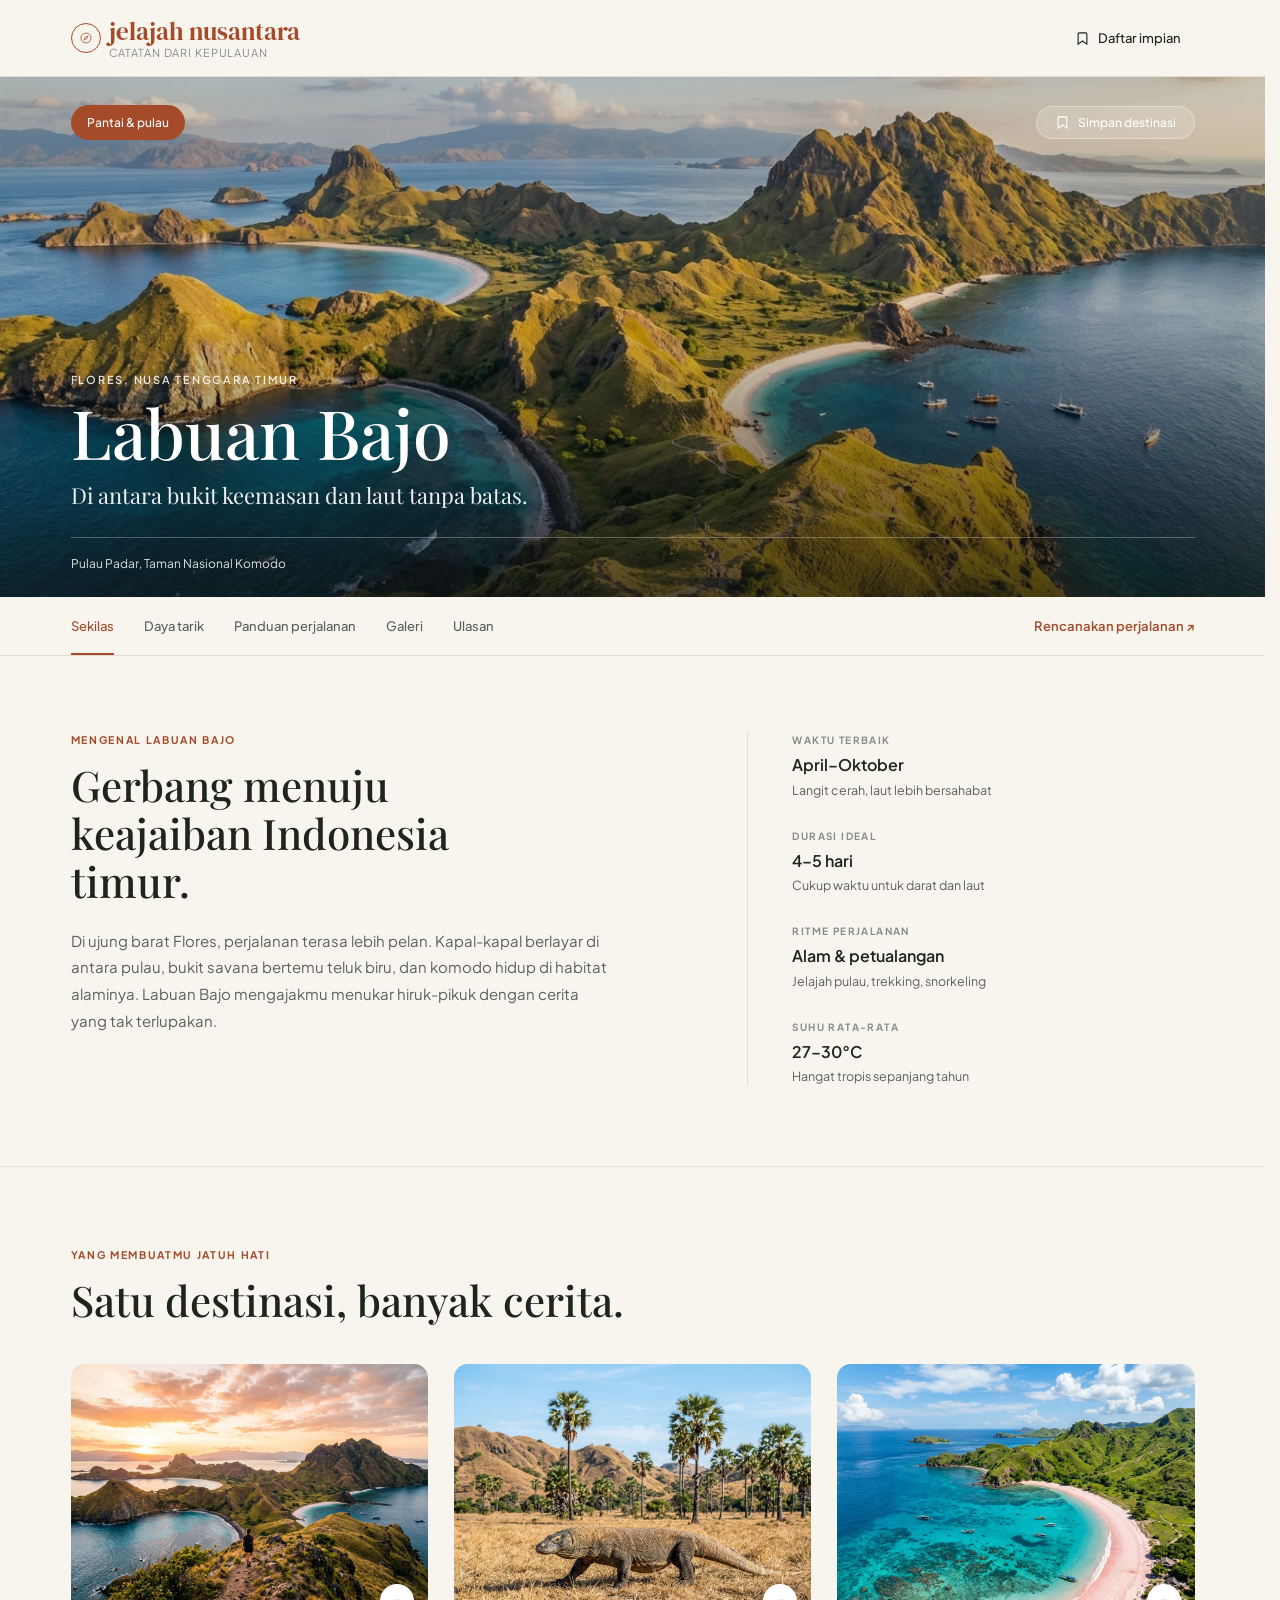
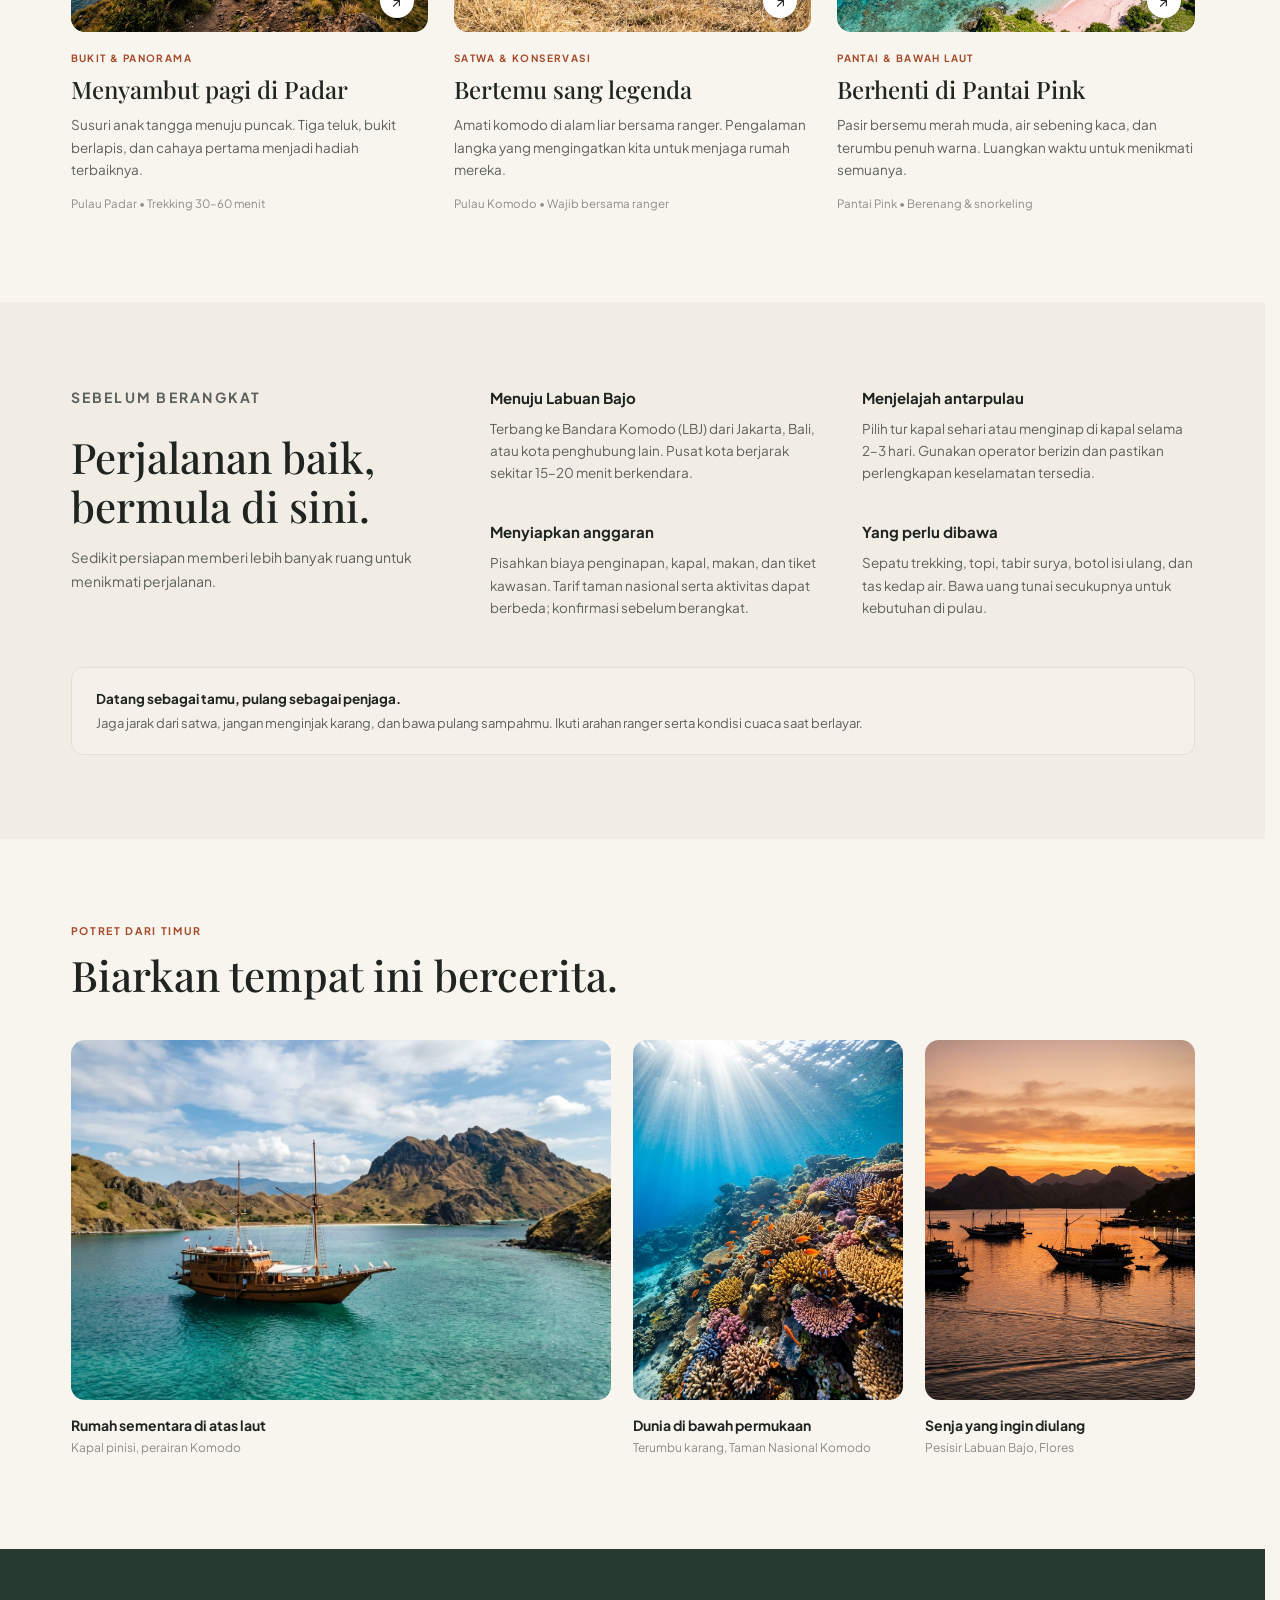
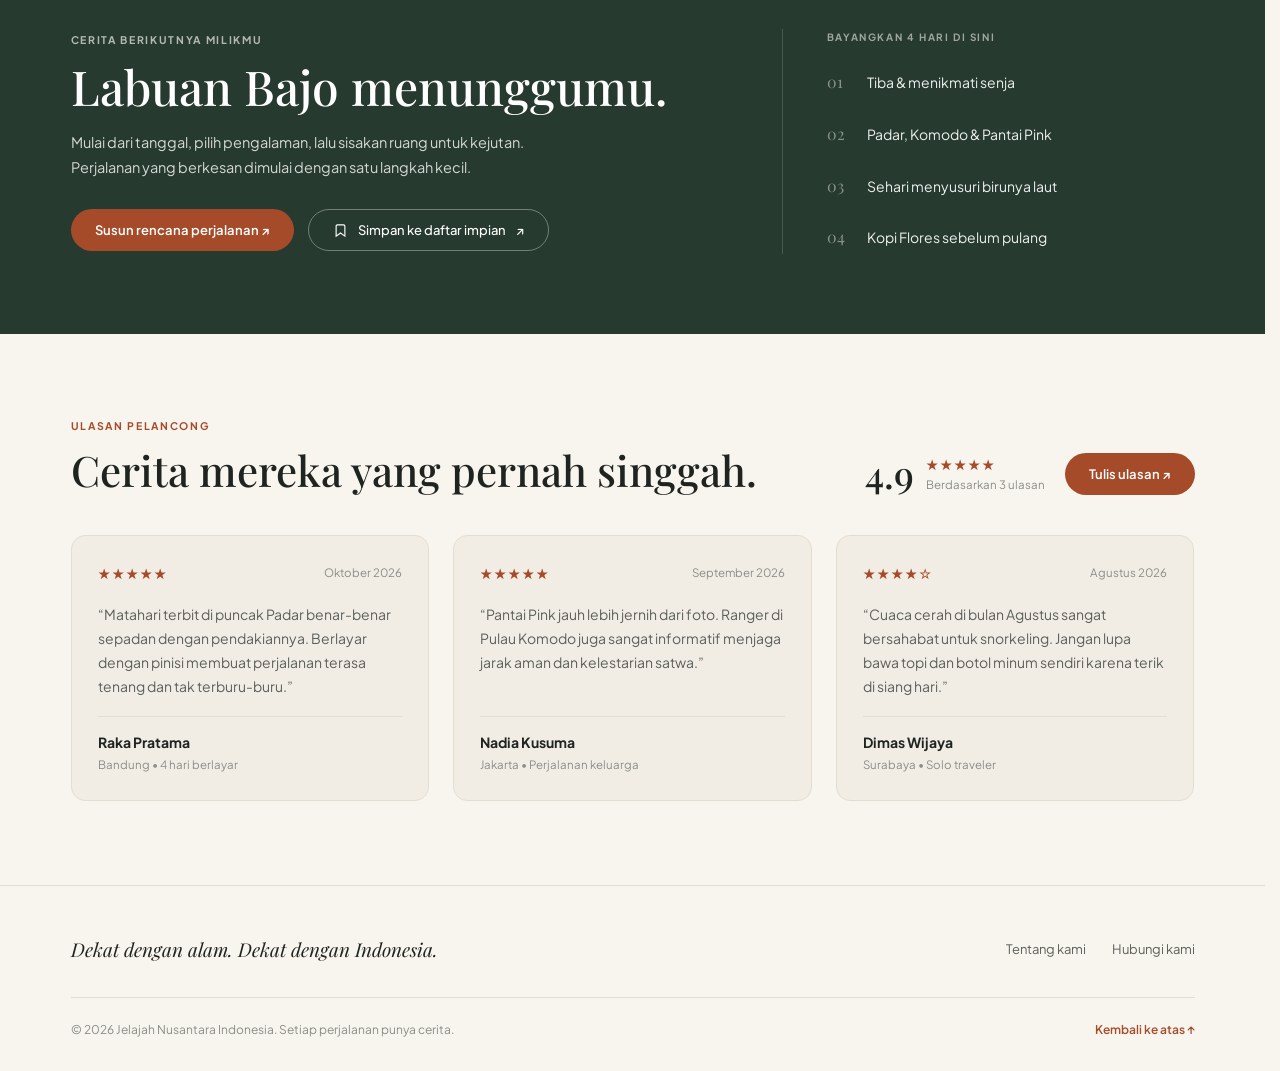
==== commit 57af2ff4: "Update image paths to remove 'images/' prefix" ====
--- a/index.html
+++ b/index.html
@@ -36,7 +36,7 @@
   </header>
 
   <section class="hero-section">
-    <img src="images/hero-padar.jpg" alt="Panorama Pulau Padar di Labuan Bajo" class="hero-img">
+    <img src="hero-padar.jpg" alt="Panorama Pulau Padar di Labuan Bajo" class="hero-img">
     <div class="hero-overlay">
       <div class="container hero-inner">
         <div class="hero-top-row">
@@ -137,7 +137,7 @@
       <div class="cards-grid">
         <article class="story-card" data-story="padar">
           <div class="story-card-media">
-            <img src="images/padar.jpg" alt="Menyambut pagi di Padar">
+            <img src="padar.jpg" alt="Menyambut pagi di Padar">
             <span class="card-arrow-btn" aria-hidden="true">&#8599;</span>
           </div>
           <p class="card-eyebrow">BUKIT &amp; PANORAMA</p>
@@ -150,7 +150,7 @@
 
         <article class="story-card" data-story="komodo">
           <div class="story-card-media">
-            <img src="images/komodo.jpg" alt="Bertemu sang legenda komodo">
+            <img src="komodo.jpg" alt="Bertemu sang legenda komodo">
             <span class="card-arrow-btn" aria-hidden="true">&#8599;</span>
           </div>
           <p class="card-eyebrow">SATWA &amp; KONSERVASI</p>
@@ -163,7 +163,7 @@
 
         <article class="story-card" data-story="pink">
           <div class="story-card-media">
-            <img src="images/pantai-pink.jpg" alt="Berhenti di Pantai Pink">
+            <img src="pantai-pink.jpg" alt="Berhenti di Pantai Pink">
             <span class="card-arrow-btn" aria-hidden="true">&#8599;</span>
           </div>
           <p class="card-eyebrow">PANTAI &amp; BAWAH LAUT</p>
@@ -242,7 +242,7 @@
       <div class="galeri-grid">
         <figure class="gallery-item">
           <div class="gallery-photo-wrap">
-            <img src="images/pinisi.jpg" alt="Kapal pinisi di perairan Komodo">
+            <img src="pinisi.jpg" alt="Kapal pinisi di perairan Komodo">
           </div>
           <figcaption>
             <p class="gallery-caption-title">Rumah sementara di atas laut</p>
@@ -252,7 +252,7 @@
 
         <figure class="gallery-item">
           <div class="gallery-photo-wrap">
-            <img src="images/terumbu-karang.jpg" alt="Terumbu karang Taman Nasional Komodo">
+            <img src="terumbu-karang.jpg" alt="Terumbu karang Taman Nasional Komodo">
           </div>
           <figcaption>
             <p class="gallery-caption-title">Dunia di bawah permukaan</p>
@@ -262,7 +262,7 @@
 
         <figure class="gallery-item">
           <div class="gallery-photo-wrap">
-            <img src="images/senja-labuan-bajo.jpg" alt="Senja di pesisir Labuan Bajo">
+            <img src="senja-labuan-bajo.jpg" alt="Senja di pesisir Labuan Bajo">
           </div>
           <figcaption>
             <p class="gallery-caption-title">Senja yang ingin diulang</p>
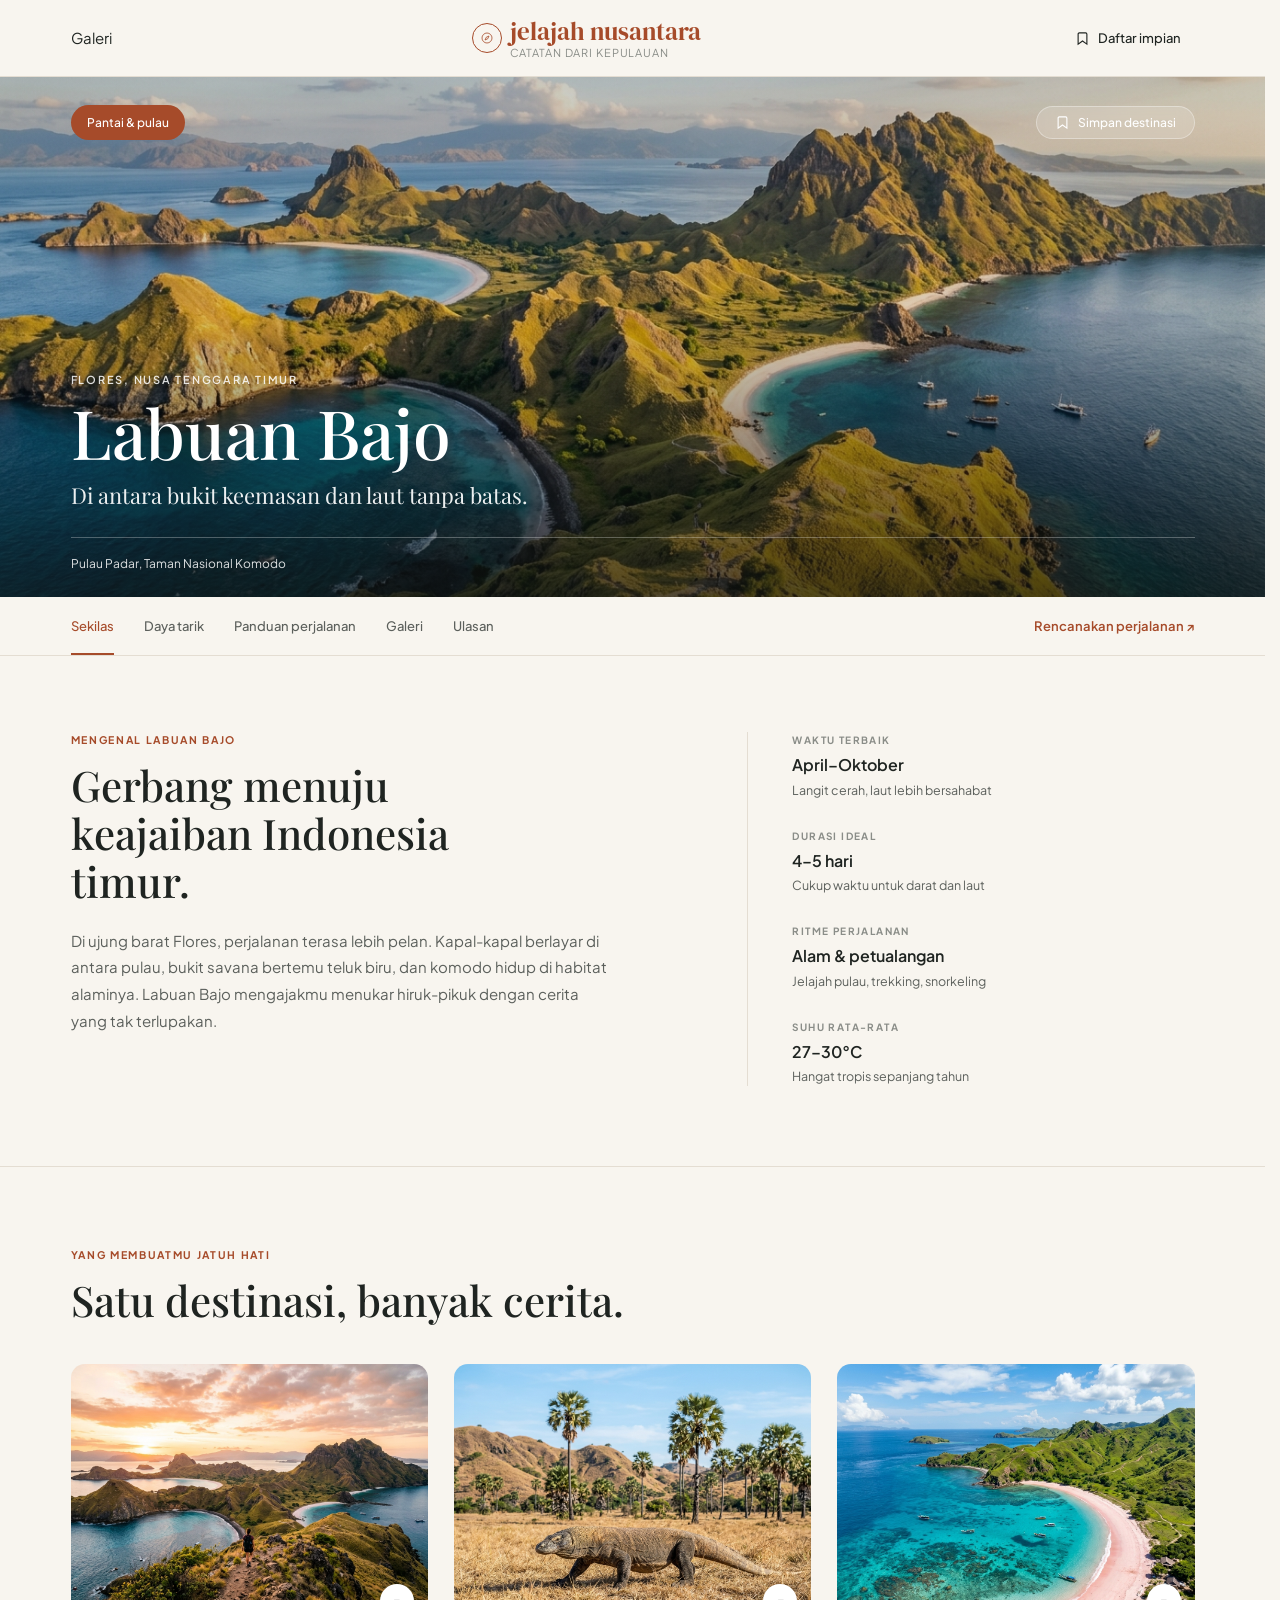
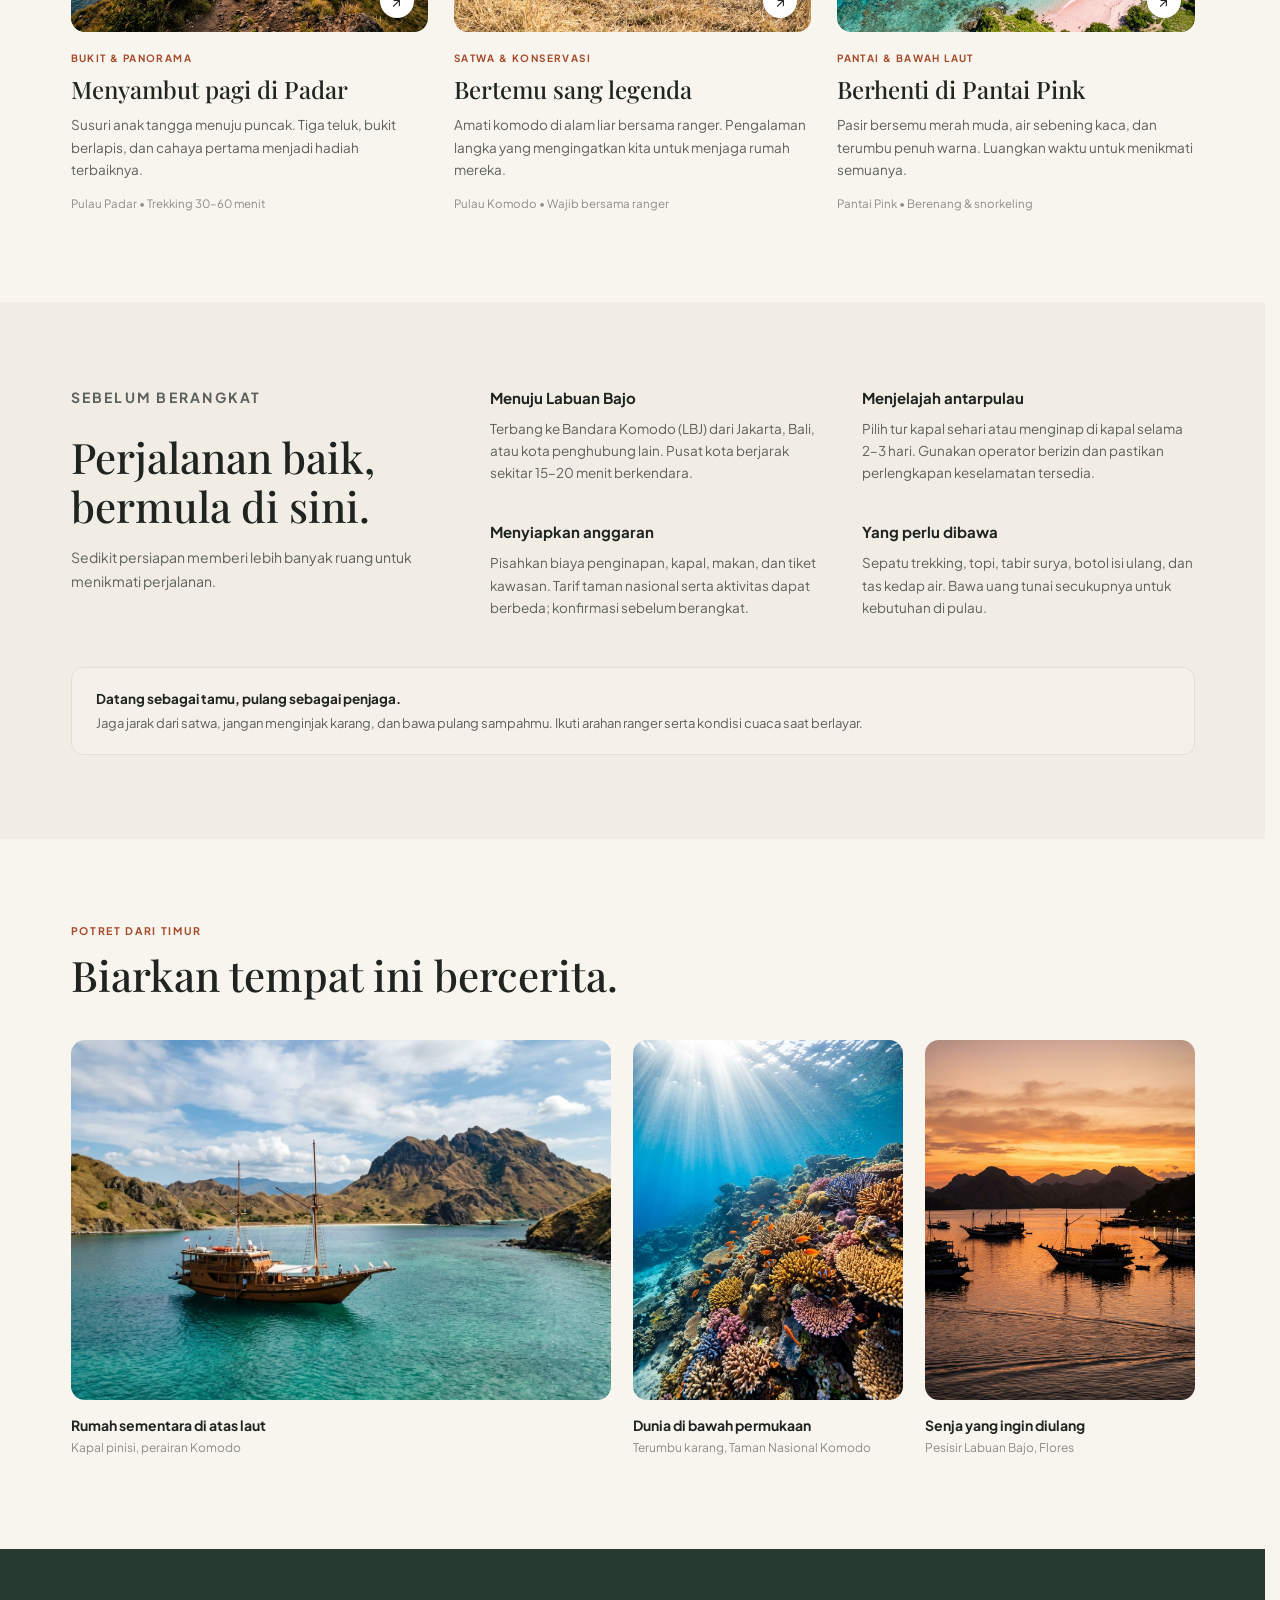
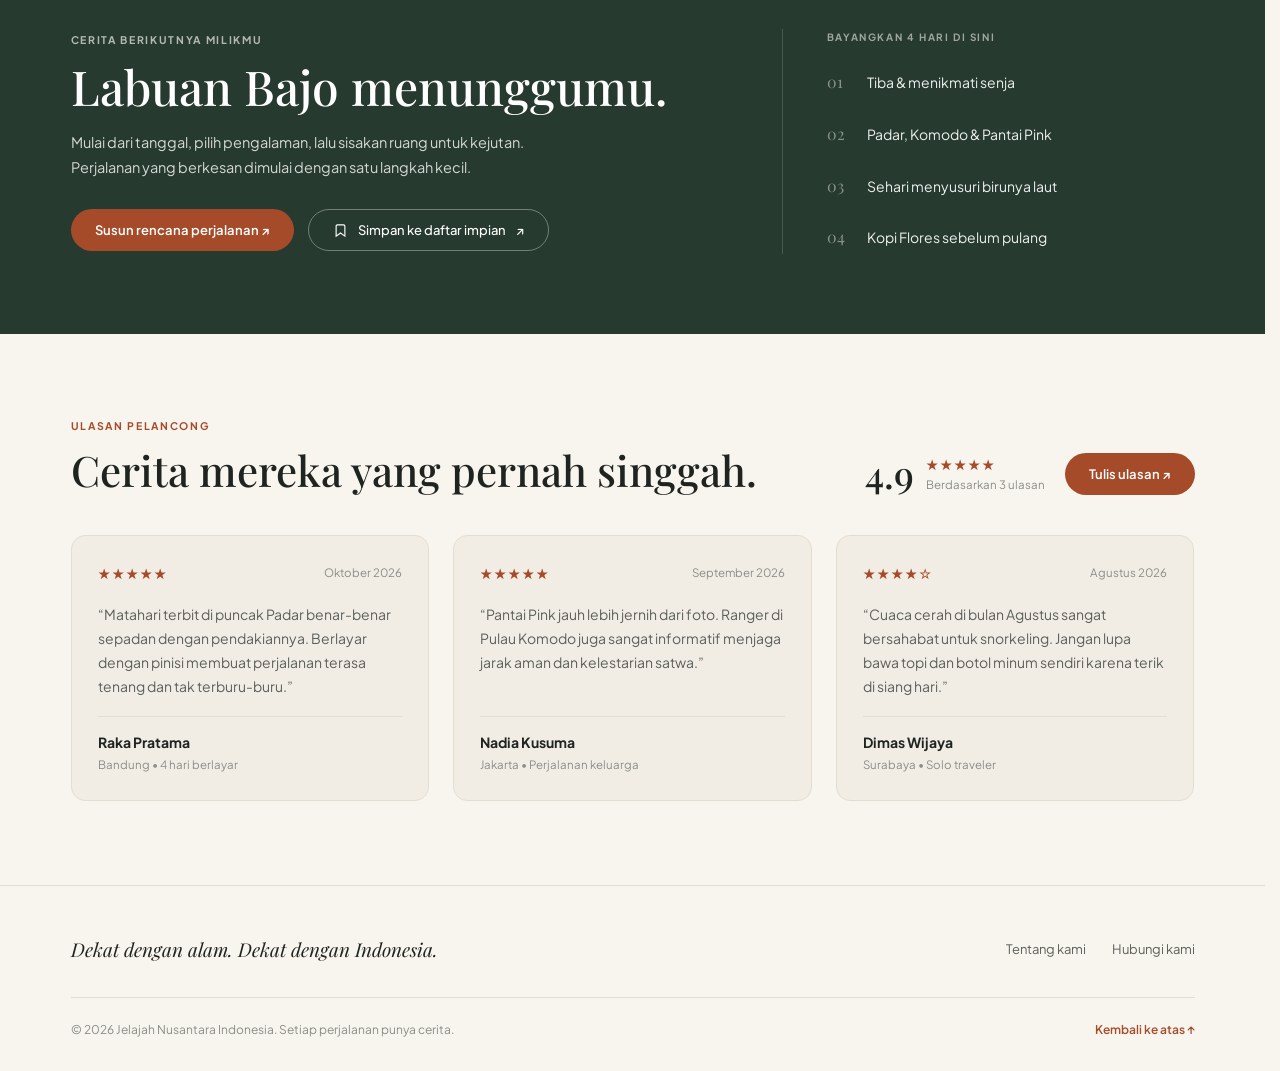
==== commit 69edaafc: "Add link to Galeri in the site header" ====
--- a/index.html
+++ b/index.html
@@ -14,6 +14,7 @@
 
   <header class="site-header">
     <div class="container navbar">
+      <a href="../galeri1/galeri1.html">Galeri</a>
       <a href="#top" class="brand js-scroll">
         <span class="brand-icon" aria-hidden="true">
           <svg width="16" height="16" viewBox="0 0 24 24" fill="none" stroke="currentColor" stroke-width="1.6">
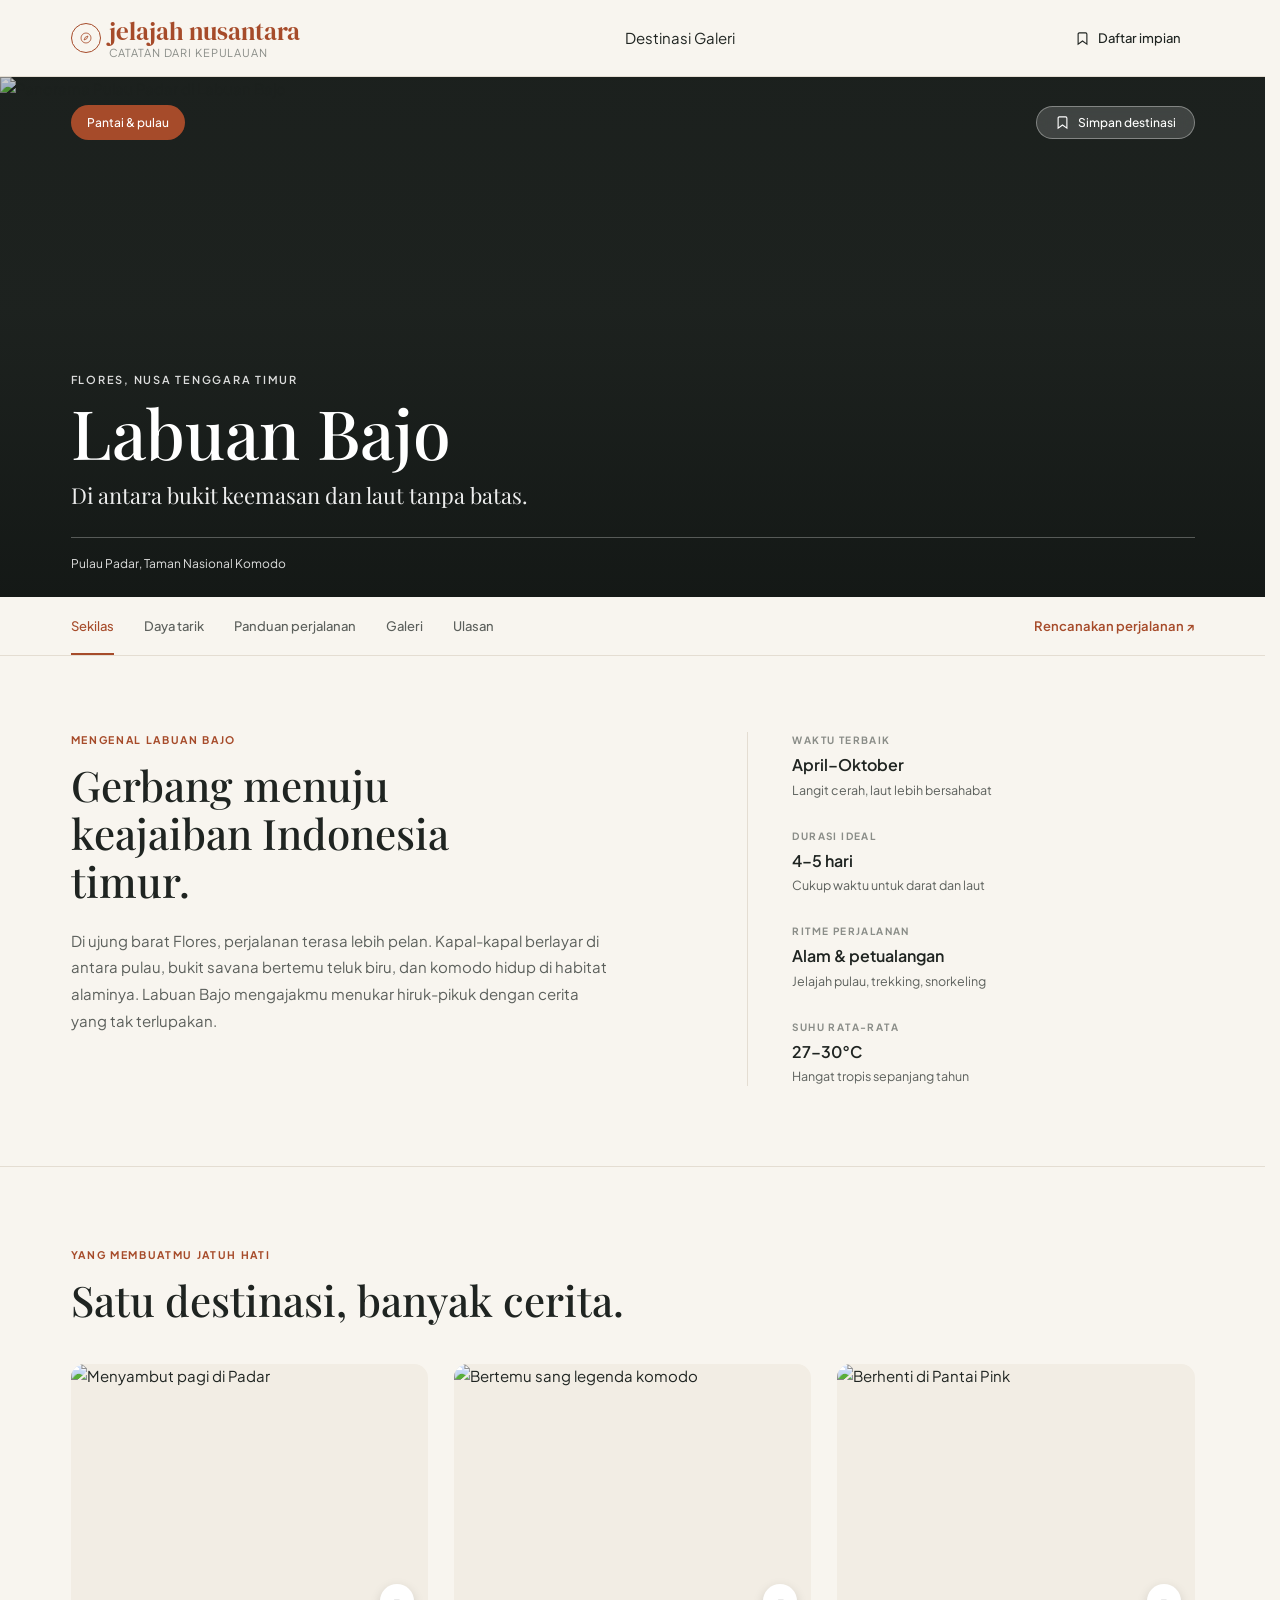
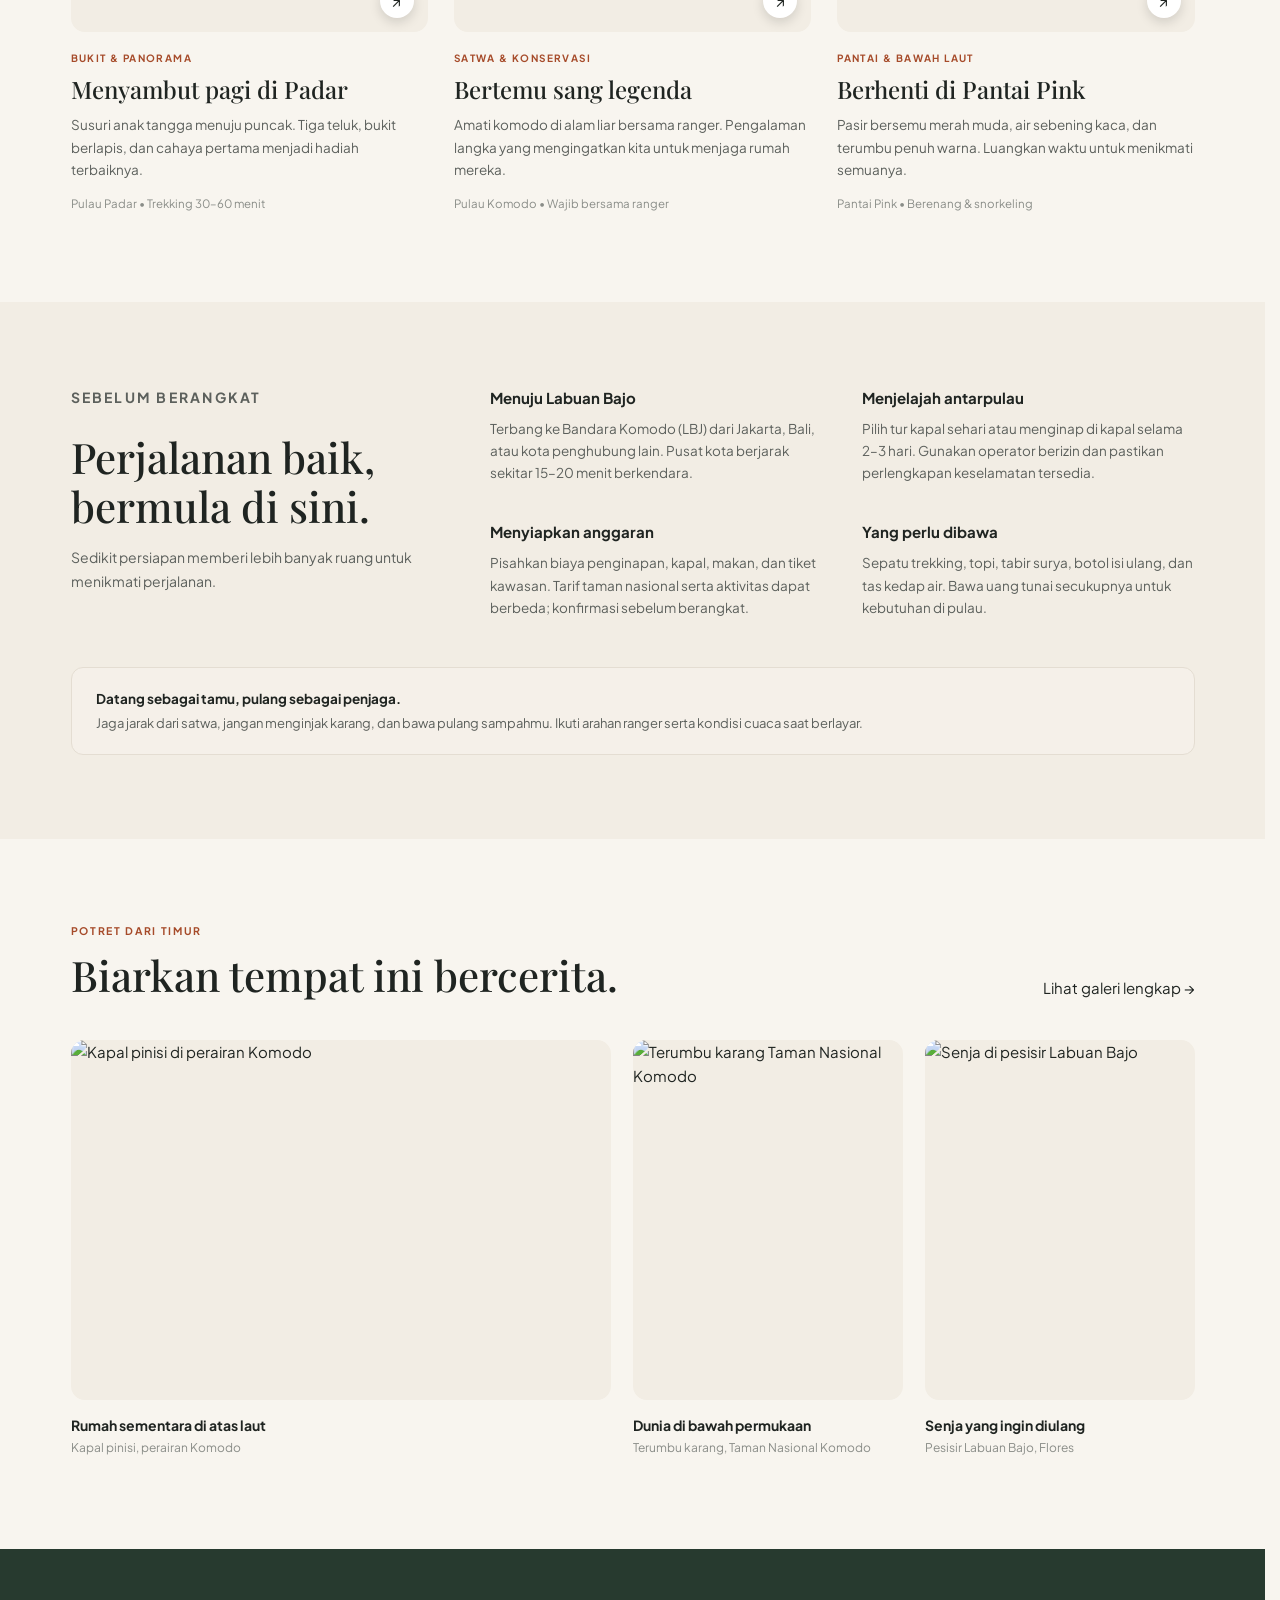
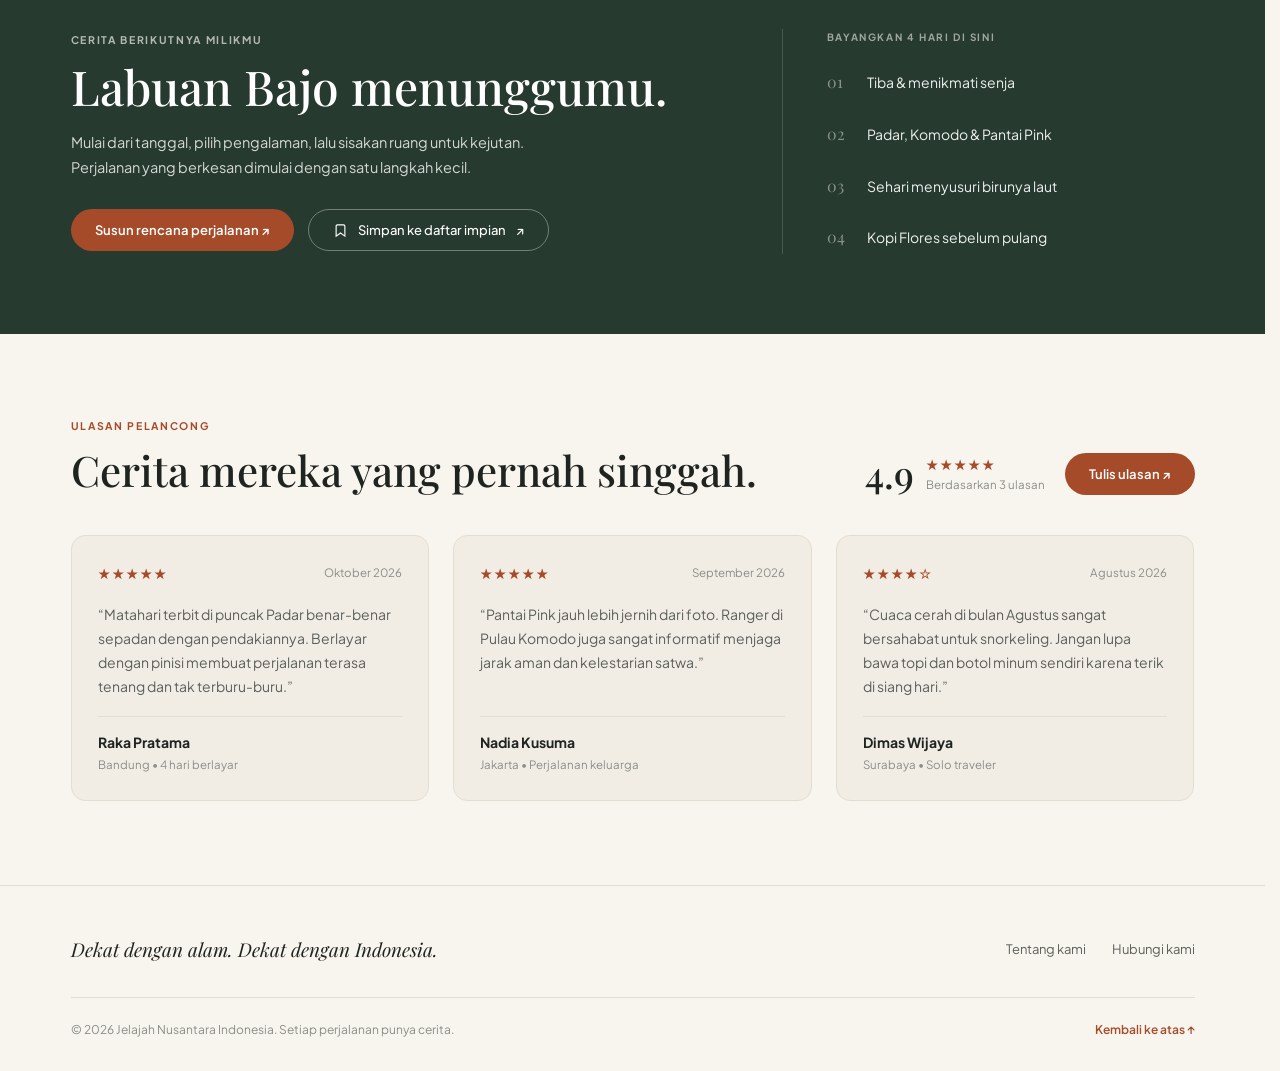
==== commit 5cfd2ed0: "Update image paths and add navigation links" ====
--- a/index.html
+++ b/index.html
@@ -14,7 +14,6 @@
 
   <header class="site-header">
     <div class="container navbar">
-      <a href="../galeri1/galeri1.html">Galeri</a>
       <a href="#top" class="brand js-scroll">
         <span class="brand-icon" aria-hidden="true">
           <svg width="16" height="16" viewBox="0 0 24 24" fill="none" stroke="currentColor" stroke-width="1.6">
@@ -28,6 +27,11 @@
         </span>
       </a>
 
+      <nav class="nav-links" aria-label="Navigasi utama">
+        <a href="index.html" class="active" aria-current="page">Destinasi</a>
+        <a href="galeri1.html">Galeri</a>
+      </nav>
+
       <button type="button" class="nav-wishlist-btn" id="navWishlistBtn">
         <svg class="icon" aria-hidden="true"><use href="#i-bookmark"/></svg>
         <span>Daftar impian</span>
@@ -37,7 +41,7 @@
   </header>
 
   <section class="hero-section">
-    <img src="hero-padar.jpg" alt="Panorama Pulau Padar di Labuan Bajo" class="hero-img">
+    <img src="images/hero-padar.jpg" alt="Panorama Pulau Padar di Labuan Bajo" class="hero-img">
     <div class="hero-overlay">
       <div class="container hero-inner">
         <div class="hero-top-row">
@@ -138,7 +142,7 @@
       <div class="cards-grid">
         <article class="story-card" data-story="padar">
           <div class="story-card-media">
-            <img src="padar.jpg" alt="Menyambut pagi di Padar">
+            <img src="images/padar.jpg" alt="Menyambut pagi di Padar">
             <span class="card-arrow-btn" aria-hidden="true">&#8599;</span>
           </div>
           <p class="card-eyebrow">BUKIT &amp; PANORAMA</p>
@@ -151,7 +155,7 @@
 
         <article class="story-card" data-story="komodo">
           <div class="story-card-media">
-            <img src="komodo.jpg" alt="Bertemu sang legenda komodo">
+            <img src="images/komodo.jpg" alt="Bertemu sang legenda komodo">
             <span class="card-arrow-btn" aria-hidden="true">&#8599;</span>
           </div>
           <p class="card-eyebrow">SATWA &amp; KONSERVASI</p>
@@ -164,7 +168,7 @@
 
         <article class="story-card" data-story="pink">
           <div class="story-card-media">
-            <img src="pantai-pink.jpg" alt="Berhenti di Pantai Pink">
+            <img src="images/pantai-pink.jpg" alt="Berhenti di Pantai Pink">
             <span class="card-arrow-btn" aria-hidden="true">&#8599;</span>
           </div>
           <p class="card-eyebrow">PANTAI &amp; BAWAH LAUT</p>
@@ -238,12 +242,13 @@
           <p class="eyebrow">POTRET DARI TIMUR</p>
           <h2 class="section-heading">Biarkan tempat ini bercerita.</h2>
         </div>
+        <a href="galeri1.html" class="galeri-more-link">Lihat galeri lengkap &rarr;</a>
       </div>
 
       <div class="galeri-grid">
         <figure class="gallery-item">
           <div class="gallery-photo-wrap">
-            <img src="pinisi.jpg" alt="Kapal pinisi di perairan Komodo">
+            <img src="images/pinisi.jpg" alt="Kapal pinisi di perairan Komodo">
           </div>
           <figcaption>
             <p class="gallery-caption-title">Rumah sementara di atas laut</p>
@@ -253,7 +258,7 @@
 
         <figure class="gallery-item">
           <div class="gallery-photo-wrap">
-            <img src="terumbu-karang.jpg" alt="Terumbu karang Taman Nasional Komodo">
+            <img src="images/terumbu-karang.jpg" alt="Terumbu karang Taman Nasional Komodo">
           </div>
           <figcaption>
             <p class="gallery-caption-title">Dunia di bawah permukaan</p>
@@ -263,7 +268,7 @@
 
         <figure class="gallery-item">
           <div class="gallery-photo-wrap">
-            <img src="senja-labuan-bajo.jpg" alt="Senja di pesisir Labuan Bajo">
+            <img src="images/senja-labuan-bajo.jpg" alt="Senja di pesisir Labuan Bajo">
           </div>
           <figcaption>
             <p class="gallery-caption-title">Senja yang ingin diulang</p>
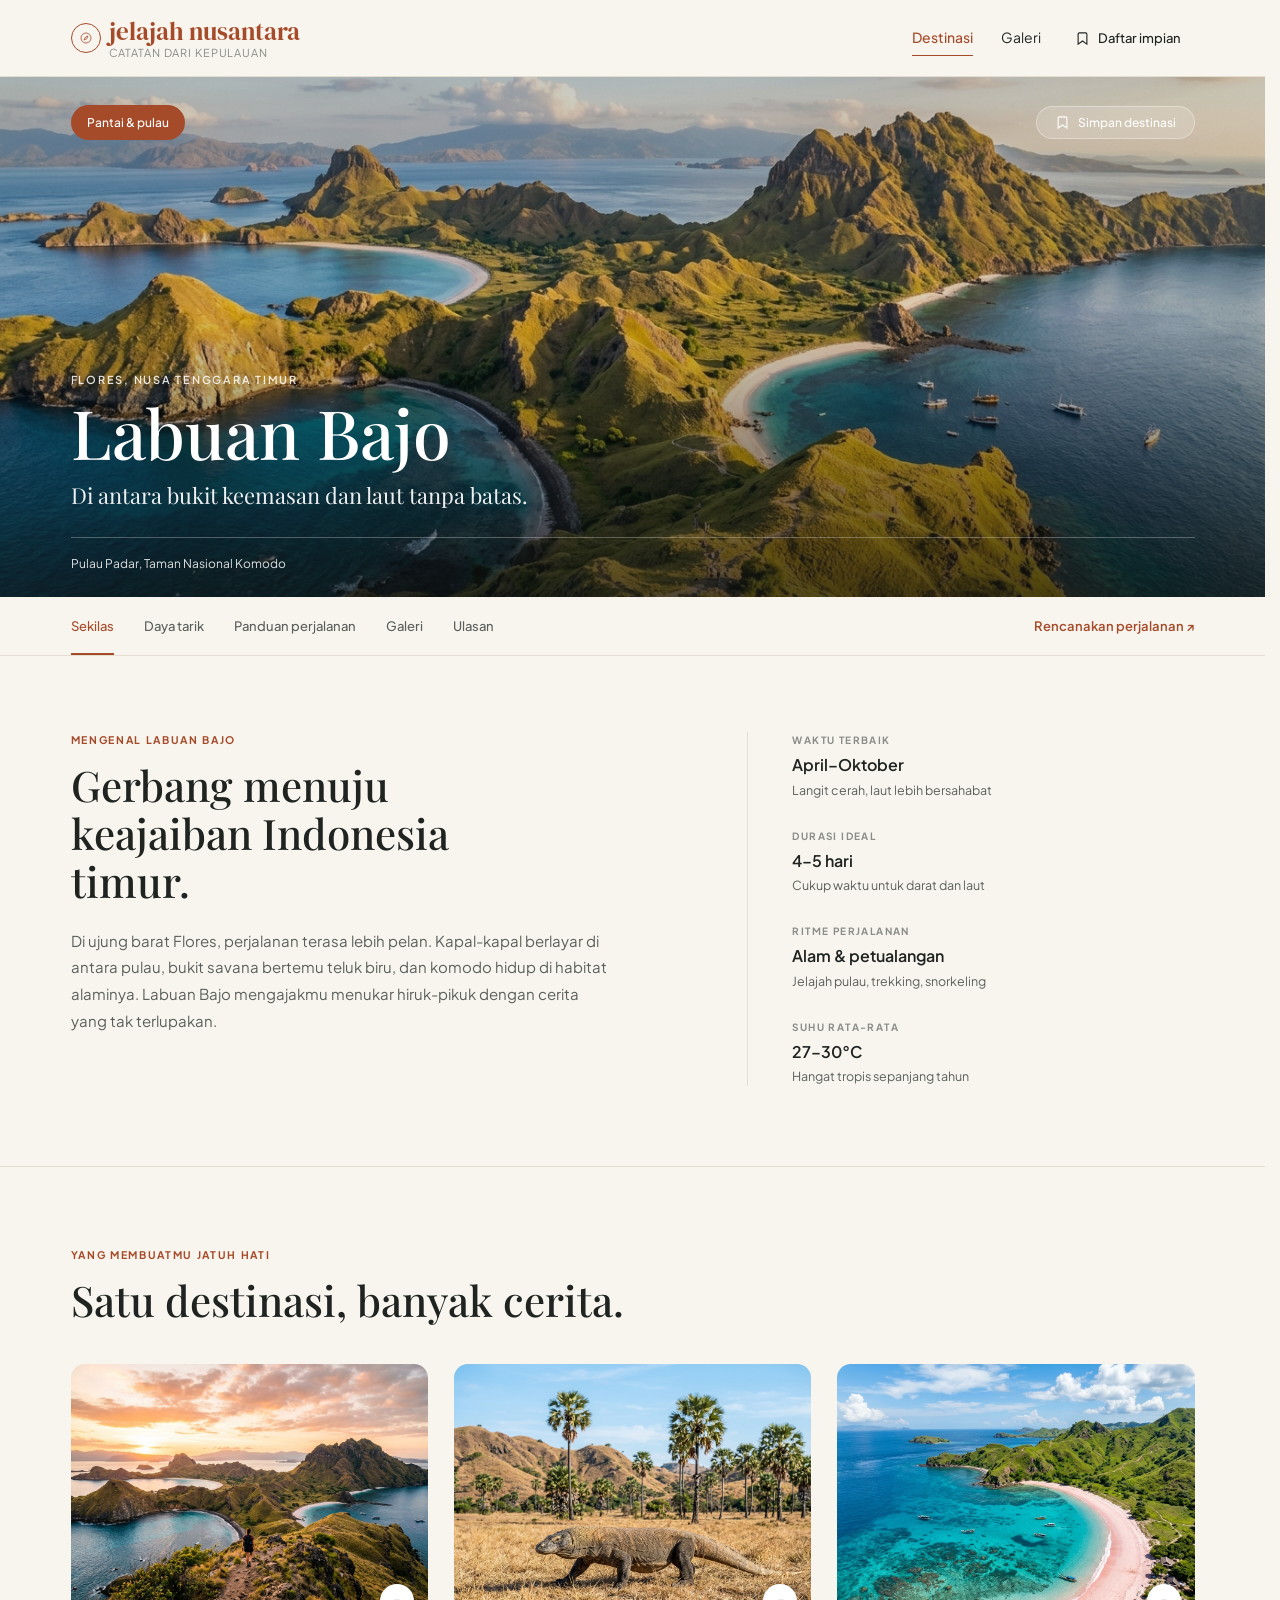
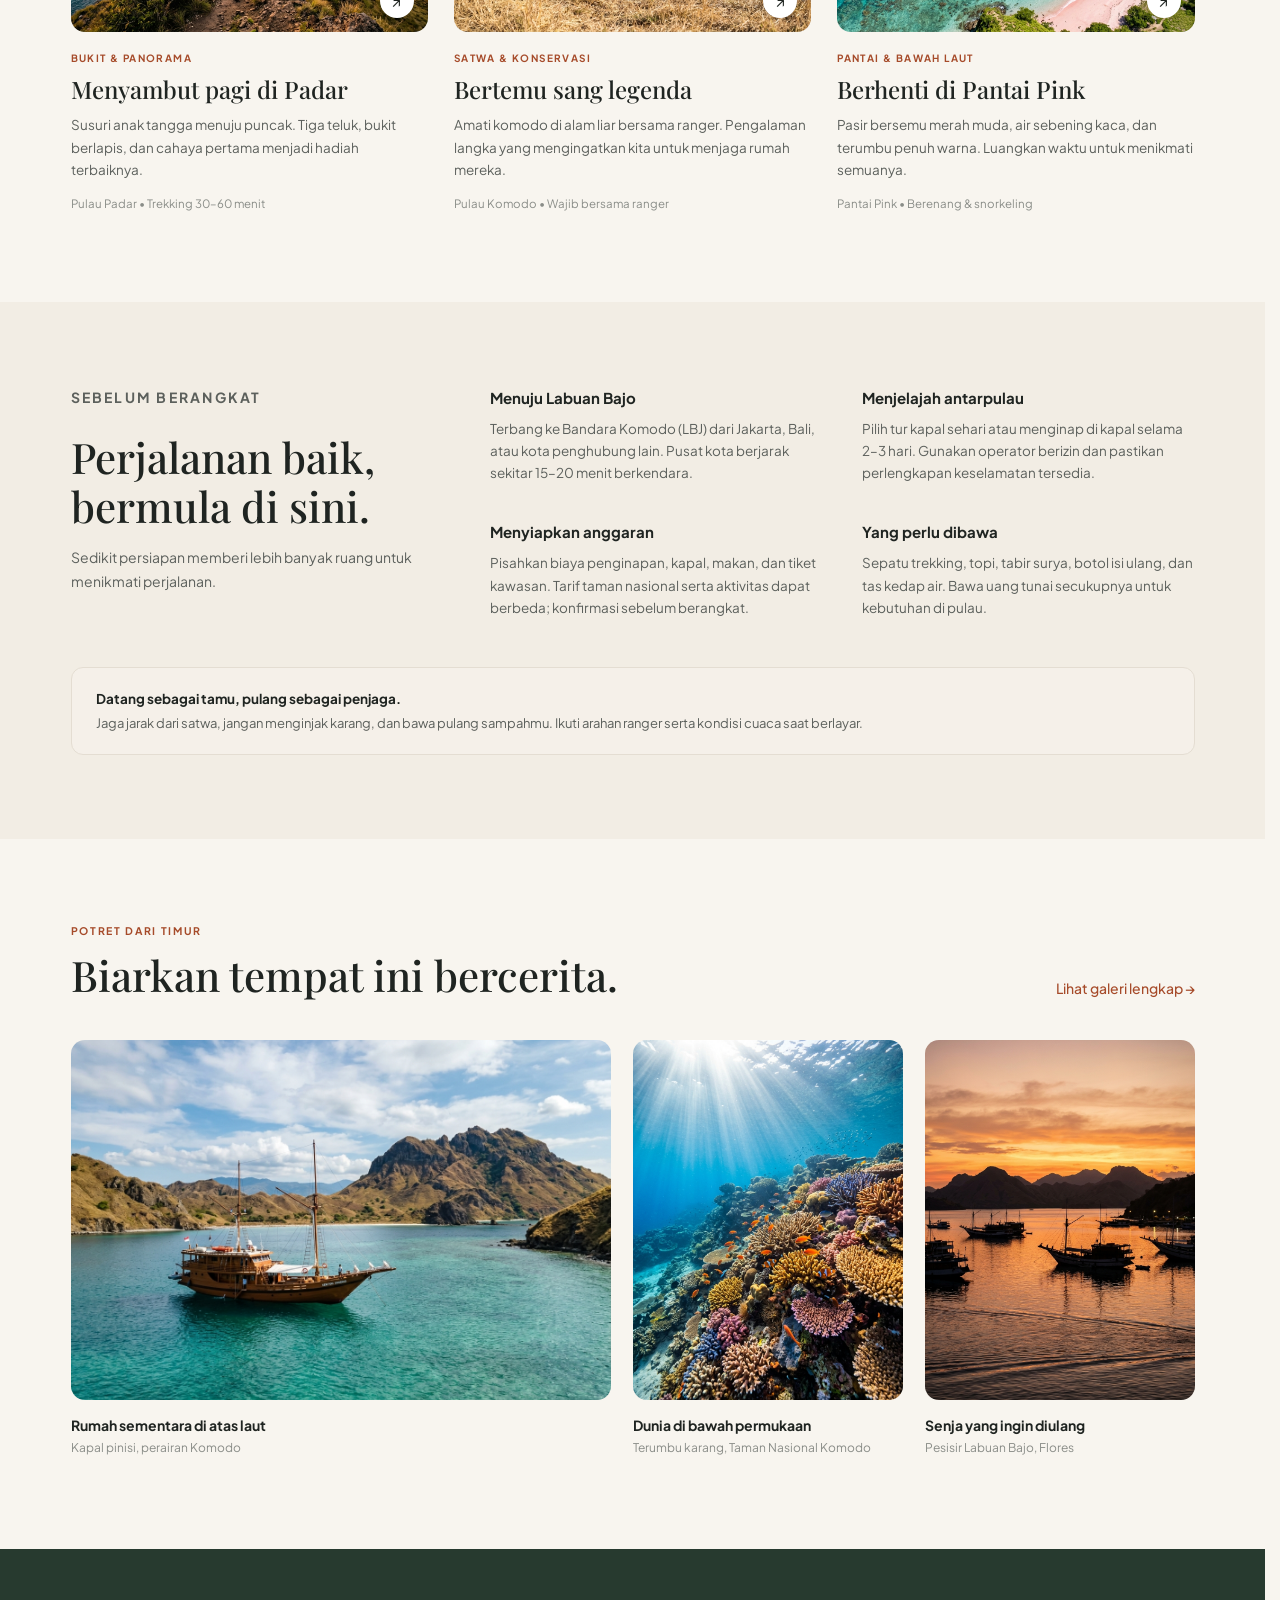
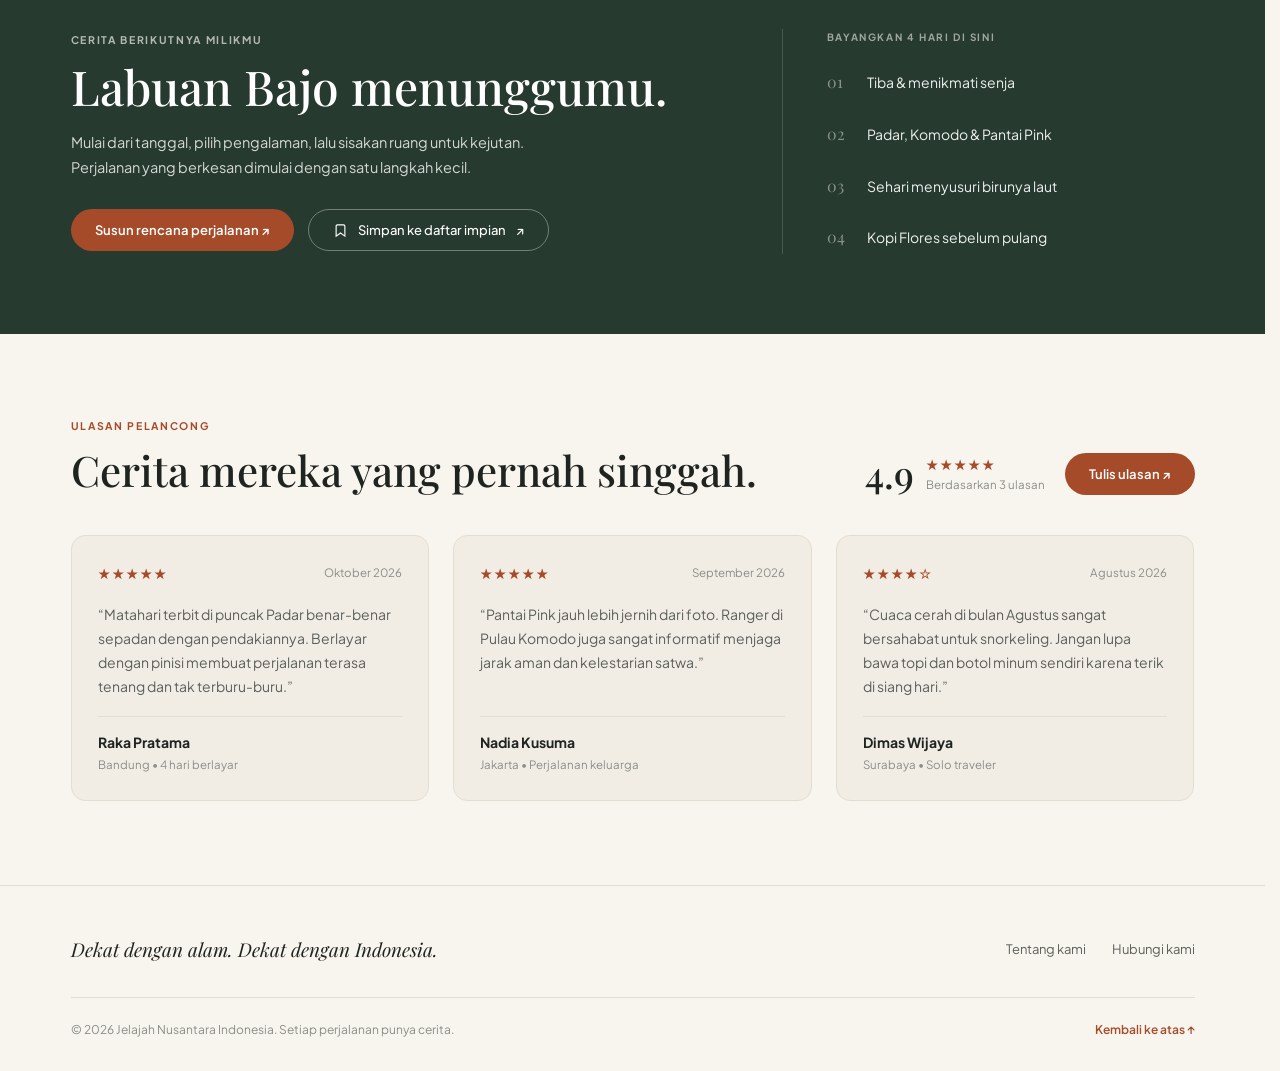
==== commit 08d64260: "Update image paths to remove 'images/' prefix" ====
--- a/index.html
+++ b/index.html
@@ -41,7 +41,7 @@
   </header>
 
   <section class="hero-section">
-    <img src="images/hero-padar.jpg" alt="Panorama Pulau Padar di Labuan Bajo" class="hero-img">
+    <img src="hero-padar.jpg" alt="Panorama Pulau Padar di Labuan Bajo" class="hero-img">
     <div class="hero-overlay">
       <div class="container hero-inner">
         <div class="hero-top-row">
@@ -142,7 +142,7 @@
       <div class="cards-grid">
         <article class="story-card" data-story="padar">
           <div class="story-card-media">
-            <img src="images/padar.jpg" alt="Menyambut pagi di Padar">
+            <img src="padar.jpg" alt="Menyambut pagi di Padar">
             <span class="card-arrow-btn" aria-hidden="true">&#8599;</span>
           </div>
           <p class="card-eyebrow">BUKIT &amp; PANORAMA</p>
@@ -155,7 +155,7 @@
 
         <article class="story-card" data-story="komodo">
           <div class="story-card-media">
-            <img src="images/komodo.jpg" alt="Bertemu sang legenda komodo">
+            <img src="komodo.jpg" alt="Bertemu sang legenda komodo">
             <span class="card-arrow-btn" aria-hidden="true">&#8599;</span>
           </div>
           <p class="card-eyebrow">SATWA &amp; KONSERVASI</p>
@@ -168,7 +168,7 @@
 
         <article class="story-card" data-story="pink">
           <div class="story-card-media">
-            <img src="images/pantai-pink.jpg" alt="Berhenti di Pantai Pink">
+            <img src="pantai-pink.jpg" alt="Berhenti di Pantai Pink">
             <span class="card-arrow-btn" aria-hidden="true">&#8599;</span>
           </div>
           <p class="card-eyebrow">PANTAI &amp; BAWAH LAUT</p>
@@ -248,7 +248,7 @@
       <div class="galeri-grid">
         <figure class="gallery-item">
           <div class="gallery-photo-wrap">
-            <img src="images/pinisi.jpg" alt="Kapal pinisi di perairan Komodo">
+            <img src="pinisi.jpg" alt="Kapal pinisi di perairan Komodo">
           </div>
           <figcaption>
             <p class="gallery-caption-title">Rumah sementara di atas laut</p>
@@ -258,7 +258,7 @@
 
         <figure class="gallery-item">
           <div class="gallery-photo-wrap">
-            <img src="images/terumbu-karang.jpg" alt="Terumbu karang Taman Nasional Komodo">
+            <img src="terumbu-karang.jpg" alt="Terumbu karang Taman Nasional Komodo">
           </div>
           <figcaption>
             <p class="gallery-caption-title">Dunia di bawah permukaan</p>
@@ -268,7 +268,7 @@
 
         <figure class="gallery-item">
           <div class="gallery-photo-wrap">
-            <img src="images/senja-labuan-bajo.jpg" alt="Senja di pesisir Labuan Bajo">
+            <img src="senja-labuan-bajo.jpg" alt="Senja di pesisir Labuan Bajo">
           </div>
           <figcaption>
             <p class="gallery-caption-title">Senja yang ingin diulang</p>
--- a/style.css
+++ b/style.css
@@ -138,6 +138,51 @@
   margin-top: 3px;
 }
 
+.nav-links {
+  display: flex;
+  gap: 28px;
+  margin-left: auto;
+  font-size: 14px;
+}
+
+.nav-links a {
+  padding: 6px 0;
+  border-bottom: 1.5px solid transparent;
+  color: var(--text-main);
+  transition: color var(--transition), border-color var(--transition);
+}
+
+.nav-links a:hover {
+  color: var(--terracotta);
+}
+
+.nav-links a.active {
+  color: var(--terracotta);
+  border-color: var(--terracotta);
+  font-weight: 500;
+}
+
+.galeri-more-link {
+  font-size: 14px;
+  font-weight: 500;
+  color: var(--terracotta);
+  white-space: nowrap;
+}
+
+.galeri-more-link:hover {
+  text-decoration: underline;
+}
+
+@media (max-width: 560px) {
+  .nav-links {
+    gap: 16px;
+    font-size: 13px;
+  }
+  .brand-sub {
+    display: none;
+  }
+}
+
 .nav-wishlist-btn {
   display: inline-flex;
   align-items: center;
